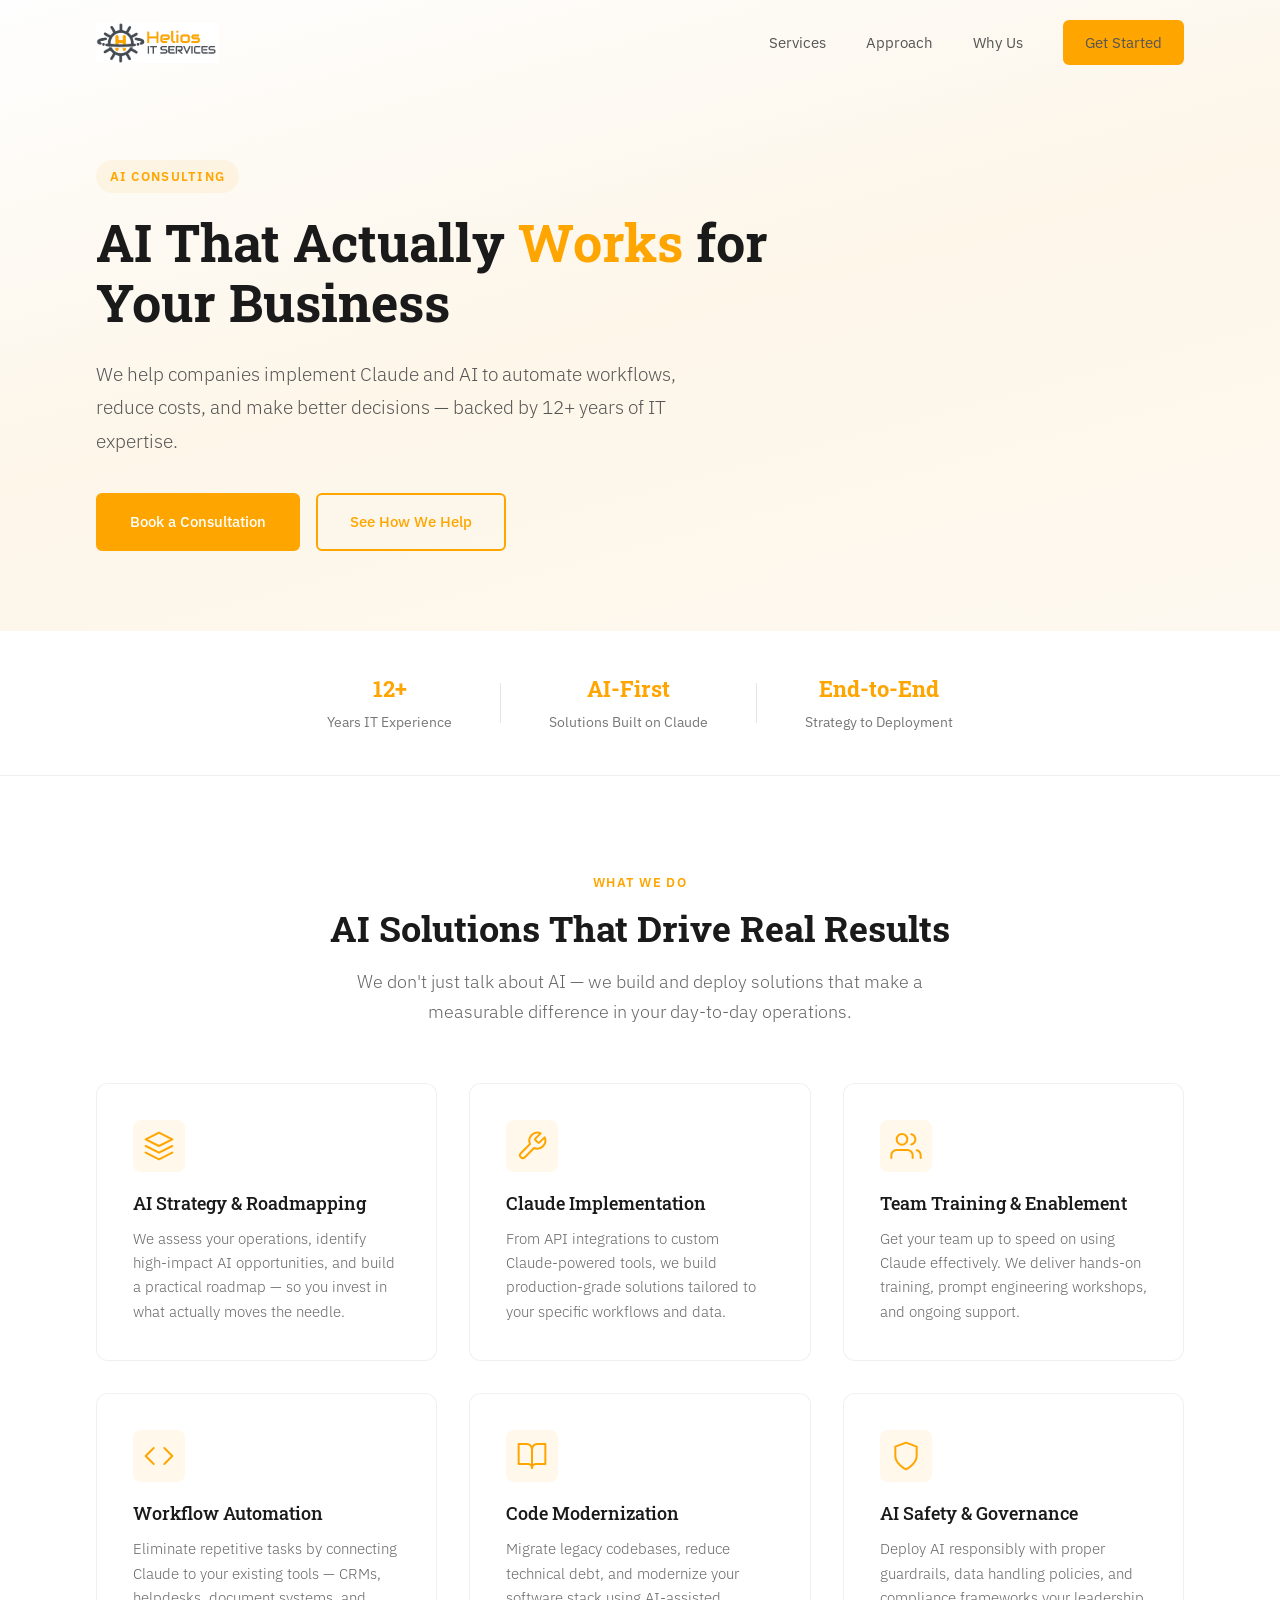
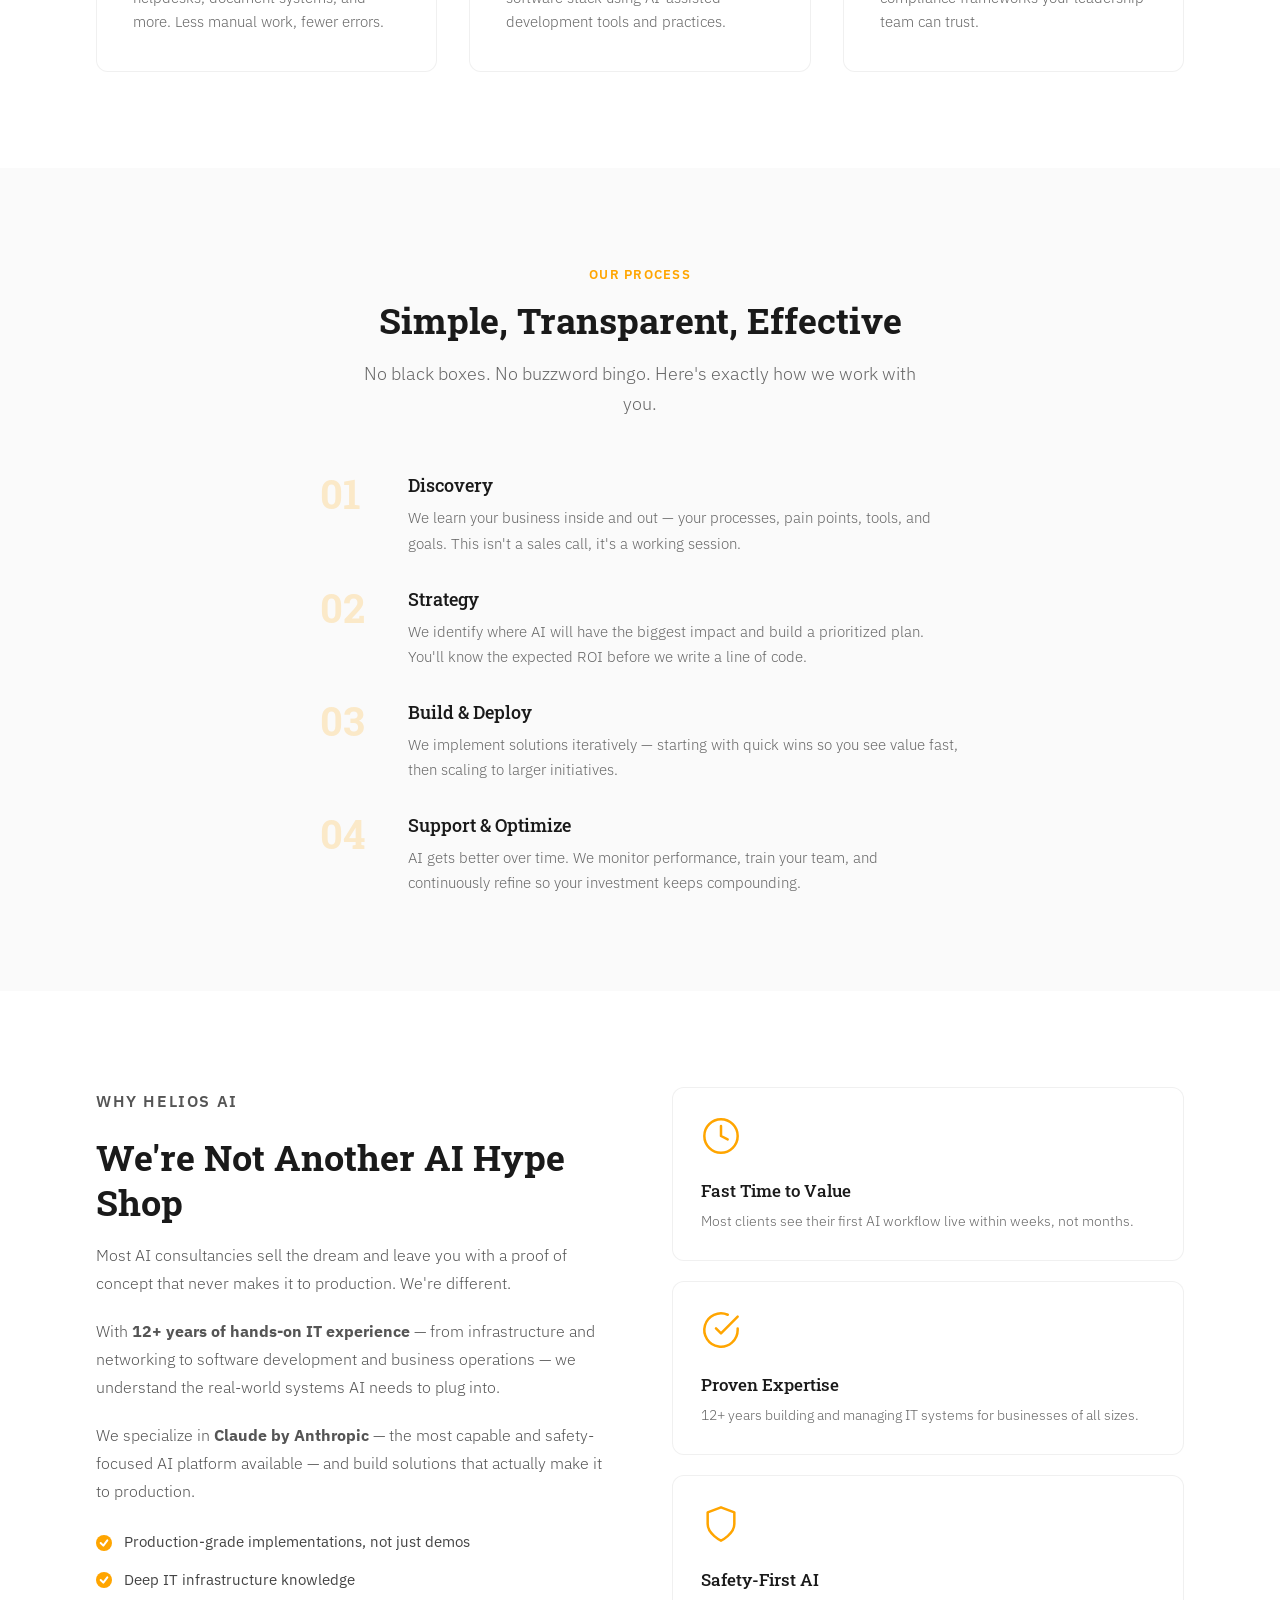
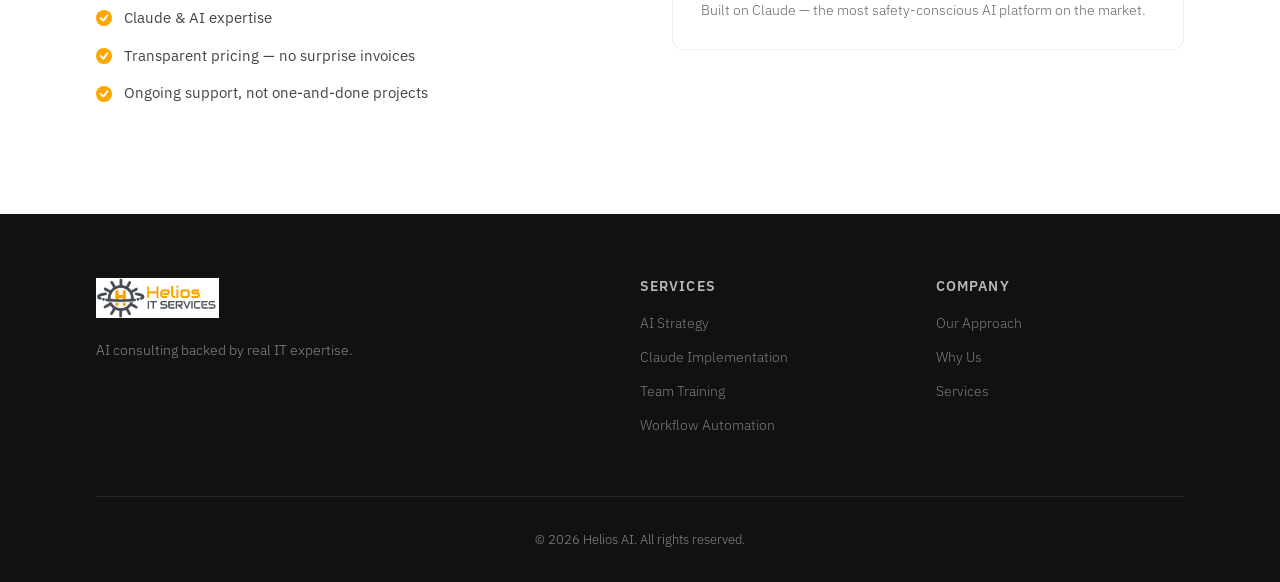
==== index.html @ 22d62919 "Initial commit: Helios AI consultancy website Co-Authored-By: Claude Opus 4.6 (1M context) <noreply@" ====
<!DOCTYPE html>
<html lang="en">
<head>
  <meta charset="UTF-8">
  <meta name="viewport" content="width=device-width, initial-scale=1.0">
  <meta name="description" content="Helios AI — We help businesses implement Claude and AI solutions to streamline operations, cut costs, and unlock growth. 12+ years of IT expertise.">
  <title>Helios AI — Claude &amp; AI Consulting for Business</title>
  <link rel="preconnect" href="https://fonts.googleapis.com">
  <link rel="preconnect" href="https://fonts.gstatic.com" crossorigin>
  <link href="https://fonts.googleapis.com/css2?family=IBM+Plex+Sans:wght@300;400;500;600&family=Roboto+Slab:wght@300;400;500;700&display=swap" rel="stylesheet">
  <link rel="stylesheet" href="styles.css">
</head>
<body>

  <!-- Navigation -->
  <nav class="nav" id="nav">
    <div class="nav-inner">
      <a href="#" class="logo"><img src="helioslogo.jpg" alt="Helios IT Services"></a>
      <button class="nav-toggle" aria-label="Toggle menu">
        <span></span><span></span><span></span>
      </button>
      <ul class="nav-links">
        <li><a href="#services">Services</a></li>
        <li><a href="#approach">Approach</a></li>
        <li><a href="#why-us">Why Us</a></li>
        <li><a href="#services" class="btn btn-sm">Get Started</a></li>
      </ul>
    </div>
  </nav>

  <!-- Hero -->
  <header class="hero" id="hero">
    <div class="container">
      <div class="hero-content">
        <p class="hero-eyebrow">AI Consulting</p>
        <h1>AI That Actually <span class="highlight">Works</span> for Your Business</h1>
        <p class="hero-sub">We help companies implement Claude and AI to automate workflows, reduce costs, and make better decisions — backed by 12+ years of IT expertise.</p>
        <div class="hero-actions">
          <a href="#contact" class="btn">Book a Consultation</a>
          <a href="#services" class="btn btn-outline">See How We Help</a>
        </div>
      </div>
    </div>
  </header>

  <!-- Trust Bar -->
  <section class="trust-bar">
    <div class="container">
      <div class="trust-items">
        <div class="trust-item">
          <strong>12+</strong>
          <span>Years IT Experience</span>
        </div>
        <div class="trust-divider"></div>
        <div class="trust-item">
          <strong>AI-First</strong>
          <span>Solutions Built on Claude</span>
        </div>
        <div class="trust-divider"></div>
        <div class="trust-item">
          <strong>End-to-End</strong>
          <span>Strategy to Deployment</span>
        </div>
      </div>
    </div>
  </section>

  <!-- Services -->
  <section class="section" id="services">
    <div class="container">
      <p class="section-eyebrow">What We Do</p>
      <h2 class="section-title">AI Solutions That Drive Real Results</h2>
      <p class="section-sub">We don't just talk about AI — we build and deploy solutions that make a measurable difference in your day-to-day operations.</p>

      <div class="services-grid">
        <div class="service-card">
          <div class="service-icon">
            <svg width="32" height="32" viewBox="0 0 24 24" fill="none" stroke="currentColor" stroke-width="1.5" stroke-linecap="round" stroke-linejoin="round"><path d="M12 2L2 7l10 5 10-5-10-5z"/><path d="M2 17l10 5 10-5"/><path d="M2 12l10 5 10-5"/></svg>
          </div>
          <h3>AI Strategy &amp; Roadmapping</h3>
          <p>We assess your operations, identify high-impact AI opportunities, and build a practical roadmap — so you invest in what actually moves the needle.</p>
        </div>

        <div class="service-card">
          <div class="service-icon">
            <svg width="32" height="32" viewBox="0 0 24 24" fill="none" stroke="currentColor" stroke-width="1.5" stroke-linecap="round" stroke-linejoin="round"><path d="M14.7 6.3a1 1 0 000 1.4l1.6 1.6a1 1 0 001.4 0l3.77-3.77a6 6 0 01-7.94 7.94l-6.91 6.91a2.12 2.12 0 01-3-3l6.91-6.91a6 6 0 017.94-7.94l-3.76 3.76z"/></svg>
          </div>
          <h3>Claude Implementation</h3>
          <p>From API integrations to custom Claude-powered tools, we build production-grade solutions tailored to your specific workflows and data.</p>
        </div>

        <div class="service-card">
          <div class="service-icon">
            <svg width="32" height="32" viewBox="0 0 24 24" fill="none" stroke="currentColor" stroke-width="1.5" stroke-linecap="round" stroke-linejoin="round"><path d="M17 21v-2a4 4 0 00-4-4H5a4 4 0 00-4 4v2"/><circle cx="9" cy="7" r="4"/><path d="M23 21v-2a4 4 0 00-3-3.87"/><path d="M16 3.13a4 4 0 010 7.75"/></svg>
          </div>
          <h3>Team Training &amp; Enablement</h3>
          <p>Get your team up to speed on using Claude effectively. We deliver hands-on training, prompt engineering workshops, and ongoing support.</p>
        </div>

        <div class="service-card">
          <div class="service-icon">
            <svg width="32" height="32" viewBox="0 0 24 24" fill="none" stroke="currentColor" stroke-width="1.5" stroke-linecap="round" stroke-linejoin="round"><polyline points="16 18 22 12 16 6"/><polyline points="8 6 2 12 8 18"/></svg>
          </div>
          <h3>Workflow Automation</h3>
          <p>Eliminate repetitive tasks by connecting Claude to your existing tools — CRMs, helpdesks, document systems, and more. Less manual work, fewer errors.</p>
        </div>

        <div class="service-card">
          <div class="service-icon">
            <svg width="32" height="32" viewBox="0 0 24 24" fill="none" stroke="currentColor" stroke-width="1.5" stroke-linecap="round" stroke-linejoin="round"><path d="M2 3h6a4 4 0 014 4v14a3 3 0 00-3-3H2z"/><path d="M22 3h-6a4 4 0 00-4 4v14a3 3 0 013-3h7z"/></svg>
          </div>
          <h3>Code Modernization</h3>
          <p>Migrate legacy codebases, reduce technical debt, and modernize your software stack using AI-assisted development tools and practices.</p>
        </div>

        <div class="service-card">
          <div class="service-icon">
            <svg width="32" height="32" viewBox="0 0 24 24" fill="none" stroke="currentColor" stroke-width="1.5" stroke-linecap="round" stroke-linejoin="round"><path d="M12 22s8-4 8-10V5l-8-3-8 3v7c0 6 8 10 8 10z"/></svg>
          </div>
          <h3>AI Safety &amp; Governance</h3>
          <p>Deploy AI responsibly with proper guardrails, data handling policies, and compliance frameworks your leadership team can trust.</p>
        </div>
      </div>
    </div>
  </section>

  <!-- Approach -->
  <section class="section section-alt" id="approach">
    <div class="container">
      <p class="section-eyebrow">Our Process</p>
      <h2 class="section-title">Simple, Transparent, Effective</h2>
      <p class="section-sub">No black boxes. No buzzword bingo. Here's exactly how we work with you.</p>

      <div class="steps">
        <div class="step">
          <div class="step-number">01</div>
          <div class="step-content">
            <h3>Discovery</h3>
            <p>We learn your business inside and out — your processes, pain points, tools, and goals. This isn't a sales call, it's a working session.</p>
          </div>
        </div>
        <div class="step">
          <div class="step-number">02</div>
          <div class="step-content">
            <h3>Strategy</h3>
            <p>We identify where AI will have the biggest impact and build a prioritized plan. You'll know the expected ROI before we write a line of code.</p>
          </div>
        </div>
        <div class="step">
          <div class="step-number">03</div>
          <div class="step-content">
            <h3>Build &amp; Deploy</h3>
            <p>We implement solutions iteratively — starting with quick wins so you see value fast, then scaling to larger initiatives.</p>
          </div>
        </div>
        <div class="step">
          <div class="step-number">04</div>
          <div class="step-content">
            <h3>Support &amp; Optimize</h3>
            <p>AI gets better over time. We monitor performance, train your team, and continuously refine so your investment keeps compounding.</p>
          </div>
        </div>
      </div>
    </div>
  </section>

  <!-- Why Us -->
  <section class="section" id="why-us">
    <div class="container">
      <div class="split">
        <div class="split-text">
          <p class="section-eyebrow">Why Helios AI</p>
          <h2 class="section-title" style="text-align:left">We're Not Another AI Hype Shop</h2>
          <p>Most AI consultancies sell the dream and leave you with a proof of concept that never makes it to production. We're different.</p>
          <p>With <strong>12+ years of hands-on IT experience</strong> — from infrastructure and networking to software development and business operations — we understand the real-world systems AI needs to plug into.</p>
          <p>We specialize in <strong>Claude by Anthropic</strong> — the most capable and safety-focused AI platform available — and build solutions that actually make it to production.</p>
          <ul class="check-list">
            <li>Production-grade implementations, not just demos</li>
            <li>Deep IT infrastructure knowledge</li>
            <li>Claude &amp; AI expertise</li>
            <li>Transparent pricing — no surprise invoices</li>
            <li>Ongoing support, not one-and-done projects</li>
          </ul>
        </div>
        <div class="split-visual">
          <div class="value-card">
            <div class="value-card-icon">
              <svg width="40" height="40" viewBox="0 0 24 24" fill="none" stroke="currentColor" stroke-width="1.5" stroke-linecap="round" stroke-linejoin="round"><circle cx="12" cy="12" r="10"/><path d="M12 6v6l4 2"/></svg>
            </div>
            <h4>Fast Time to Value</h4>
            <p>Most clients see their first AI workflow live within weeks, not months.</p>
          </div>
          <div class="value-card">
            <div class="value-card-icon">
              <svg width="40" height="40" viewBox="0 0 24 24" fill="none" stroke="currentColor" stroke-width="1.5" stroke-linecap="round" stroke-linejoin="round"><path d="M22 11.08V12a10 10 0 11-5.93-9.14"/><polyline points="22 4 12 14.01 9 11.01"/></svg>
            </div>
            <h4>Proven Expertise</h4>
            <p>12+ years building and managing IT systems for businesses of all sizes.</p>
          </div>
          <div class="value-card">
            <div class="value-card-icon">
              <svg width="40" height="40" viewBox="0 0 24 24" fill="none" stroke="currentColor" stroke-width="1.5" stroke-linecap="round" stroke-linejoin="round"><path d="M12 22s8-4 8-10V5l-8-3-8 3v7c0 6 8 10 8 10z"/></svg>
            </div>
            <h4>Safety-First AI</h4>
            <p>Built on Claude — the most safety-conscious AI platform on the market.</p>
          </div>
        </div>
      </div>
    </div>
  </section>

  <!-- CTA - commented out until form is wired up
  <section class="section section-cta" id="contact">
    <div class="container">
      <div class="cta-box">
        <h2>Ready to Put AI to Work?</h2>
        <p>Book a free discovery call. We'll map out exactly where Claude and AI can save you time, money, and headaches — no commitment required.</p>
        <form class="cta-form" id="contact-form">
          <div class="form-row">
            <input type="text" name="name" placeholder="Your name" required>
            <input type="email" name="email" placeholder="Work email" required>
          </div>
          <div class="form-row">
            <input type="text" name="company" placeholder="Company name">
            <select name="interest" required>
              <option value="" disabled selected>What are you interested in?</option>
              <option value="strategy">AI Strategy &amp; Roadmapping</option>
              <option value="implementation">Claude Implementation</option>
              <option value="training">Team Training</option>
              <option value="automation">Workflow Automation</option>
              <option value="modernization">Code Modernization</option>
              <option value="other">Something Else</option>
            </select>
          </div>
          <textarea name="message" placeholder="Tell us a bit about your business and what you're looking to accomplish..." rows="4"></textarea>
          <button type="submit" class="btn btn-full">Book Your Free Consultation</button>
        </form>
      </div>
    </div>
  </section>
  -->

  <!-- Footer -->
  <footer class="footer">
    <div class="container">
      <div class="footer-inner">
        <div class="footer-brand">
          <a href="#" class="logo"><img src="helioslogo.jpg" alt="Helios IT Services"></a>
          <p>AI consulting backed by real IT expertise.</p>
        </div>
        <div class="footer-links">
          <h4>Services</h4>
          <a href="#services">AI Strategy</a>
          <a href="#services">Claude Implementation</a>
          <a href="#services">Team Training</a>
          <a href="#services">Workflow Automation</a>
        </div>
        <div class="footer-links">
          <h4>Company</h4>
          <a href="#approach">Our Approach</a>
          <a href="#why-us">Why Us</a>
          <a href="#services">Services</a>
        </div>
      </div>
      <div class="footer-bottom">
        <p>&copy; 2026 Helios AI. All rights reserved.</p>
      </div>
    </div>
  </footer>

  <script>
    // Mobile nav toggle
    const toggle = document.querySelector('.nav-toggle');
    const navLinks = document.querySelector('.nav-links');
    toggle.addEventListener('click', () => {
      navLinks.classList.toggle('open');
      toggle.classList.toggle('active');
    });

    // Close mobile nav on link click
    document.querySelectorAll('.nav-links a').forEach(link => {
      link.addEventListener('click', () => {
        navLinks.classList.remove('open');
        toggle.classList.remove('active');
      });
    });

    // Navbar background on scroll
    const nav = document.getElementById('nav');
    window.addEventListener('scroll', () => {
      nav.classList.toggle('scrolled', window.scrollY > 40);
    });

    // Smooth scroll
    document.querySelectorAll('a[href^="#"]').forEach(anchor => {
      anchor.addEventListener('click', function(e) {
        e.preventDefault();
        const target = document.querySelector(this.getAttribute('href'));
        if (target) {
          target.scrollIntoView({ behavior: 'smooth', block: 'start' });
        }
      });
    });

  </script>

</body>
</html>
---- styles.css ----
/* ===== Reset & Base ===== */
*, *::before, *::after {
  margin: 0;
  padding: 0;
  box-sizing: border-box;
}

html {
  scroll-behavior: smooth;
  scroll-padding-top: 5rem;
}

body {
  font-family: 'IBM Plex Sans', -apple-system, BlinkMacSystemFont, 'Segoe UI', Roboto, 'Helvetica Neue', sans-serif;
  font-weight: 300;
  color: #444;
  line-height: 1.7;
  background: #fff;
  -webkit-font-smoothing: antialiased;
}

h1, h2, h3, h4 {
  font-family: 'Roboto Slab', serif;
  color: #1a1a1a;
  line-height: 1.25;
}

a {
  color: inherit;
  text-decoration: none;
}

img {
  max-width: 100%;
  display: block;
}

.container {
  max-width: 72rem;
  margin: 0 auto;
  padding: 0 2rem;
}

/* ===== Navigation ===== */
.nav {
  position: fixed;
  top: 0;
  left: 0;
  right: 0;
  z-index: 1000;
  padding: 1.25rem 0;
  transition: all 0.3s ease;
}

.nav.scrolled {
  background: rgba(255, 255, 255, 0.97);
  backdrop-filter: blur(12px);
  box-shadow: 0 1px 0 rgba(0,0,0,0.06);
  padding: 0.75rem 0;
}

.nav-inner {
  max-width: 72rem;
  margin: 0 auto;
  padding: 0 2rem;
  display: flex;
  align-items: center;
  justify-content: space-between;
}

.logo {
  display: flex;
  align-items: center;
}

.logo img {
  height: 2.5rem;
  width: auto;
}

.nav-links {
  display: flex;
  align-items: center;
  gap: 2.5rem;
  list-style: none;
}

.nav-links a {
  font-size: 0.925rem;
  font-weight: 400;
  color: #555;
  transition: color 0.2s;
}

.nav-links a:hover {
  color: #FFA500;
}

.nav-toggle {
  display: none;
  flex-direction: column;
  gap: 5px;
  background: none;
  border: none;
  cursor: pointer;
  padding: 4px;
}

.nav-toggle span {
  width: 24px;
  height: 2px;
  background: #1a1a1a;
  border-radius: 2px;
  transition: all 0.3s;
}

.nav-toggle.active span:nth-child(1) {
  transform: rotate(45deg) translate(5px, 5px);
}
.nav-toggle.active span:nth-child(2) {
  opacity: 0;
}
.nav-toggle.active span:nth-child(3) {
  transform: rotate(-45deg) translate(5px, -5px);
}

/* ===== Buttons ===== */
.btn {
  display: inline-block;
  padding: 0.875rem 2rem;
  background: #FFA500;
  color: #fff;
  font-family: 'IBM Plex Sans', sans-serif;
  font-size: 0.95rem;
  font-weight: 500;
  border: 2px solid #FFA500;
  border-radius: 0.375rem;
  cursor: pointer;
  transition: all 0.25s ease;
  text-align: center;
}

.btn:hover {
  background: #2BA7ED;
  border-color: #2BA7ED;
  color: #fff;
}

.btn-outline {
  background: transparent;
  color: #FFA500;
}

.btn-outline:hover {
  background: #FFA500;
  color: #fff;
}

.btn-sm {
  padding: 0.5rem 1.25rem;
  font-size: 0.875rem;
}

.btn-full {
  width: 100%;
}

/* ===== Hero ===== */
.hero {
  padding: 10rem 0 5rem;
  background: linear-gradient(165deg, #fefefe 0%, #fdf6e9 50%, #fef9f0 100%);
}

.hero-content {
  max-width: 44rem;
}

.hero-eyebrow {
  display: inline-block;
  font-size: 0.8rem;
  font-weight: 600;
  letter-spacing: 0.1em;
  text-transform: uppercase;
  color: #FFA500;
  margin-bottom: 1.25rem;
  padding: 0.35rem 0.85rem;
  background: rgba(255, 165, 0, 0.08);
  border-radius: 2rem;
}

.hero h1 {
  font-size: 3.25rem;
  font-weight: 700;
  line-height: 1.15;
  margin-bottom: 1.5rem;
  color: #1a1a1a;
}

.highlight {
  color: #FFA500;
}

.hero-sub {
  font-size: 1.2rem;
  line-height: 1.75;
  color: #555;
  margin-bottom: 2.25rem;
  max-width: 38rem;
}

.hero-actions {
  display: flex;
  gap: 1rem;
  flex-wrap: wrap;
}

/* ===== Trust Bar ===== */
.trust-bar {
  padding: 2.5rem 0;
  border-bottom: 1px solid rgba(0,0,0,0.06);
}

.trust-items {
  display: flex;
  align-items: center;
  justify-content: center;
  gap: 3rem;
}

.trust-item {
  text-align: center;
}

.trust-item strong {
  display: block;
  font-family: 'Roboto Slab', serif;
  font-size: 1.35rem;
  font-weight: 700;
  color: #FFA500;
}

.trust-item span {
  font-size: 0.85rem;
  color: #777;
  font-weight: 400;
}

.trust-divider {
  width: 1px;
  height: 2.5rem;
  background: rgba(0,0,0,0.1);
}

/* ===== Sections ===== */
.section {
  padding: 6rem 0;
}

.section-alt {
  background: #fafafa;
}

.section-eyebrow {
  font-size: 0.8rem;
  font-weight: 600;
  letter-spacing: 0.1em;
  text-transform: uppercase;
  color: #FFA500;
  margin-bottom: 0.75rem;
  text-align: center;
}

.section-title {
  font-size: 2.25rem;
  font-weight: 700;
  text-align: center;
  margin-bottom: 1rem;
}

.section-sub {
  font-size: 1.1rem;
  color: #666;
  text-align: center;
  max-width: 36rem;
  margin: 0 auto 3.5rem;
  line-height: 1.7;
}

/* ===== Services Grid ===== */
.services-grid {
  display: grid;
  grid-template-columns: repeat(3, 1fr);
  gap: 2rem;
}

.service-card {
  padding: 2.25rem;
  background: #fff;
  border: 1px solid rgba(0,0,0,0.06);
  border-radius: 0.75rem;
  transition: all 0.3s ease;
}

.service-card:hover {
  border-color: rgba(255, 165, 0, 0.25);
  box-shadow: 0 8px 30px rgba(255, 165, 0, 0.08);
  transform: translateY(-2px);
}

.service-icon {
  width: 3.25rem;
  height: 3.25rem;
  display: flex;
  align-items: center;
  justify-content: center;
  background: rgba(255, 165, 0, 0.08);
  border-radius: 0.5rem;
  color: #FFA500;
  margin-bottom: 1.25rem;
}

.service-card h3 {
  font-size: 1.15rem;
  font-weight: 500;
  margin-bottom: 0.75rem;
}

.service-card p {
  font-size: 0.925rem;
  color: #666;
  line-height: 1.65;
}

/* ===== Steps ===== */
.steps {
  max-width: 40rem;
  margin: 0 auto;
  display: flex;
  flex-direction: column;
  gap: 2rem;
}

.step {
  display: flex;
  gap: 2rem;
  align-items: flex-start;
}

.step-number {
  font-family: 'Roboto Slab', serif;
  font-size: 2.5rem;
  font-weight: 700;
  color: rgba(255, 165, 0, 0.2);
  line-height: 1;
  min-width: 3.5rem;
}

.step-content h3 {
  font-size: 1.15rem;
  font-weight: 500;
  margin-bottom: 0.5rem;
}

.step-content p {
  font-size: 0.95rem;
  color: #666;
  line-height: 1.65;
}

/* ===== Split Layout ===== */
.split {
  display: grid;
  grid-template-columns: 1fr 1fr;
  gap: 4rem;
  align-items: start;
}

.split-text .section-eyebrow {
  text-align: left;
}

.split-text p {
  font-size: 1rem;
  color: #555;
  margin-bottom: 1.25rem;
  line-height: 1.75;
}

.check-list {
  list-style: none;
  margin-top: 1.5rem;
}

.check-list li {
  position: relative;
  padding-left: 1.75rem;
  margin-bottom: 0.75rem;
  font-size: 0.95rem;
  font-weight: 400;
  color: #444;
}

.check-list li::before {
  content: '';
  position: absolute;
  left: 0;
  top: 0.35rem;
  width: 1rem;
  height: 1rem;
  background: #FFA500;
  border-radius: 50%;
  background-image: url("data:image/svg+xml,%3Csvg viewBox='0 0 12 12' fill='none' xmlns='http://www.w3.org/2000/svg'%3E%3Cpath d='M3.5 6L5.5 8L8.5 4' stroke='white' stroke-width='1.5' stroke-linecap='round' stroke-linejoin='round'/%3E%3C/svg%3E");
  background-repeat: no-repeat;
  background-position: center;
}

.split-visual {
  display: flex;
  flex-direction: column;
  gap: 1.25rem;
}

.value-card {
  padding: 1.75rem;
  background: #fff;
  border: 1px solid rgba(0,0,0,0.06);
  border-radius: 0.75rem;
  transition: all 0.3s ease;
}

.value-card:hover {
  border-color: rgba(255, 165, 0, 0.2);
  box-shadow: 0 4px 20px rgba(0,0,0,0.04);
}

.value-card-icon {
  color: #FFA500;
  margin-bottom: 1rem;
}

.value-card h4 {
  font-size: 1.05rem;
  font-weight: 500;
  margin-bottom: 0.5rem;
}

.value-card p {
  font-size: 0.9rem;
  color: #666;
  line-height: 1.6;
}

/* ===== CTA Section ===== */
.section-cta {
  background: linear-gradient(165deg, #1a1a1a 0%, #2a2a2a 100%);
  padding: 6rem 0;
}

.cta-box {
  max-width: 40rem;
  margin: 0 auto;
  text-align: center;
}

.cta-box h2 {
  font-size: 2.25rem;
  color: #fff;
  margin-bottom: 1rem;
}

.cta-box > p {
  color: rgba(255,255,255,0.65);
  font-size: 1.05rem;
  margin-bottom: 2.5rem;
  line-height: 1.7;
}

/* ===== Form ===== */
.cta-form {
  text-align: left;
}

.form-row {
  display: grid;
  grid-template-columns: 1fr 1fr;
  gap: 1rem;
  margin-bottom: 1rem;
}

.cta-form input,
.cta-form select,
.cta-form textarea {
  width: 100%;
  padding: 0.875rem 1rem;
  font-family: 'IBM Plex Sans', sans-serif;
  font-size: 0.925rem;
  font-weight: 300;
  color: #fff;
  background: rgba(255,255,255,0.07);
  border: 1px solid rgba(255,255,255,0.12);
  border-radius: 0.375rem;
  outline: none;
  transition: border-color 0.2s, box-shadow 0.2s;
}

.cta-form input::placeholder,
.cta-form textarea::placeholder {
  color: rgba(255,255,255,0.35);
}

.cta-form select {
  appearance: none;
  background-image: url("data:image/svg+xml,%3Csvg width='12' height='8' viewBox='0 0 12 8' fill='none' xmlns='http://www.w3.org/2000/svg'%3E%3Cpath d='M1 1.5L6 6.5L11 1.5' stroke='rgba(255,255,255,0.4)' stroke-width='1.5' stroke-linecap='round' stroke-linejoin='round'/%3E%3C/svg%3E");
  background-repeat: no-repeat;
  background-position: right 1rem center;
  padding-right: 2.5rem;
  color: rgba(255,255,255,0.35);
}

.cta-form select:valid {
  color: #fff;
}

.cta-form option {
  color: #1a1a1a;
  background: #fff;
}

.cta-form input:focus,
.cta-form select:focus,
.cta-form textarea:focus {
  border-color: #FFA500;
  box-shadow: 0 0 0 3px rgba(255, 165, 0, 0.15);
}

.cta-form textarea {
  resize: vertical;
  margin-bottom: 1.25rem;
}

.cta-form .btn {
  font-size: 1rem;
  padding: 1rem;
}

/* ===== Footer ===== */
.footer {
  padding: 4rem 0 2rem;
  background: #111;
  color: rgba(255,255,255,0.5);
}

.footer-inner {
  display: grid;
  grid-template-columns: 2fr 1fr 1fr;
  gap: 3rem;
  padding-bottom: 3rem;
  border-bottom: 1px solid rgba(255,255,255,0.08);
}

.footer-brand .logo {
  color: #fff;
  margin-bottom: 0.75rem;
  display: inline-block;
}

.footer-brand p {
  font-size: 0.9rem;
  line-height: 1.6;
}

.footer-links h4 {
  font-family: 'IBM Plex Sans', sans-serif;
  font-size: 0.85rem;
  font-weight: 600;
  text-transform: uppercase;
  letter-spacing: 0.08em;
  color: rgba(255,255,255,0.7);
  margin-bottom: 1rem;
}

.footer-links a {
  display: block;
  font-size: 0.9rem;
  color: rgba(255,255,255,0.45);
  margin-bottom: 0.6rem;
  transition: color 0.2s;
}

.footer-links a:hover {
  color: #FFA500;
}

.footer-bottom {
  padding-top: 2rem;
  text-align: center;
  font-size: 0.8rem;
}

/* ===== Responsive ===== */
@media (max-width: 980px) {
  .hero h1 {
    font-size: 2.5rem;
  }

  .services-grid {
    grid-template-columns: repeat(2, 1fr);
  }

  .split {
    grid-template-columns: 1fr;
    gap: 3rem;
  }

  .footer-inner {
    grid-template-columns: 1fr 1fr;
  }
}

@media (max-width: 736px) {
  .nav-toggle {
    display: flex;
  }

  .nav-links {
    position: fixed;
    top: 0;
    right: -100%;
    width: 75%;
    max-width: 20rem;
    height: 100vh;
    background: #fff;
    flex-direction: column;
    align-items: flex-start;
    padding: 5rem 2rem 2rem;
    gap: 1.5rem;
    box-shadow: -4px 0 30px rgba(0,0,0,0.1);
    transition: right 0.3s ease;
  }

  .nav-links.open {
    right: 0;
  }

  .hero {
    padding: 8rem 0 3.5rem;
  }

  .hero h1 {
    font-size: 2rem;
  }

  .hero-sub {
    font-size: 1.05rem;
  }

  .section {
    padding: 4rem 0;
  }

  .section-title {
    font-size: 1.75rem;
  }

  .services-grid {
    grid-template-columns: 1fr;
  }

  .trust-items {
    flex-direction: column;
    gap: 1.5rem;
  }

  .trust-divider {
    width: 3rem;
    height: 1px;
  }

  .form-row {
    grid-template-columns: 1fr;
  }

  .footer-inner {
    grid-template-columns: 1fr;
    gap: 2rem;
  }

  .step {
    gap: 1.25rem;
  }

  .step-number {
    font-size: 2rem;
    min-width: 2.5rem;
  }
}

@media (max-width: 480px) {
  .container {
    padding: 0 1.25rem;
  }

  .hero h1 {
    font-size: 1.75rem;
  }

  .hero-actions {
    flex-direction: column;
  }

  .hero-actions .btn {
    text-align: center;
  }
}
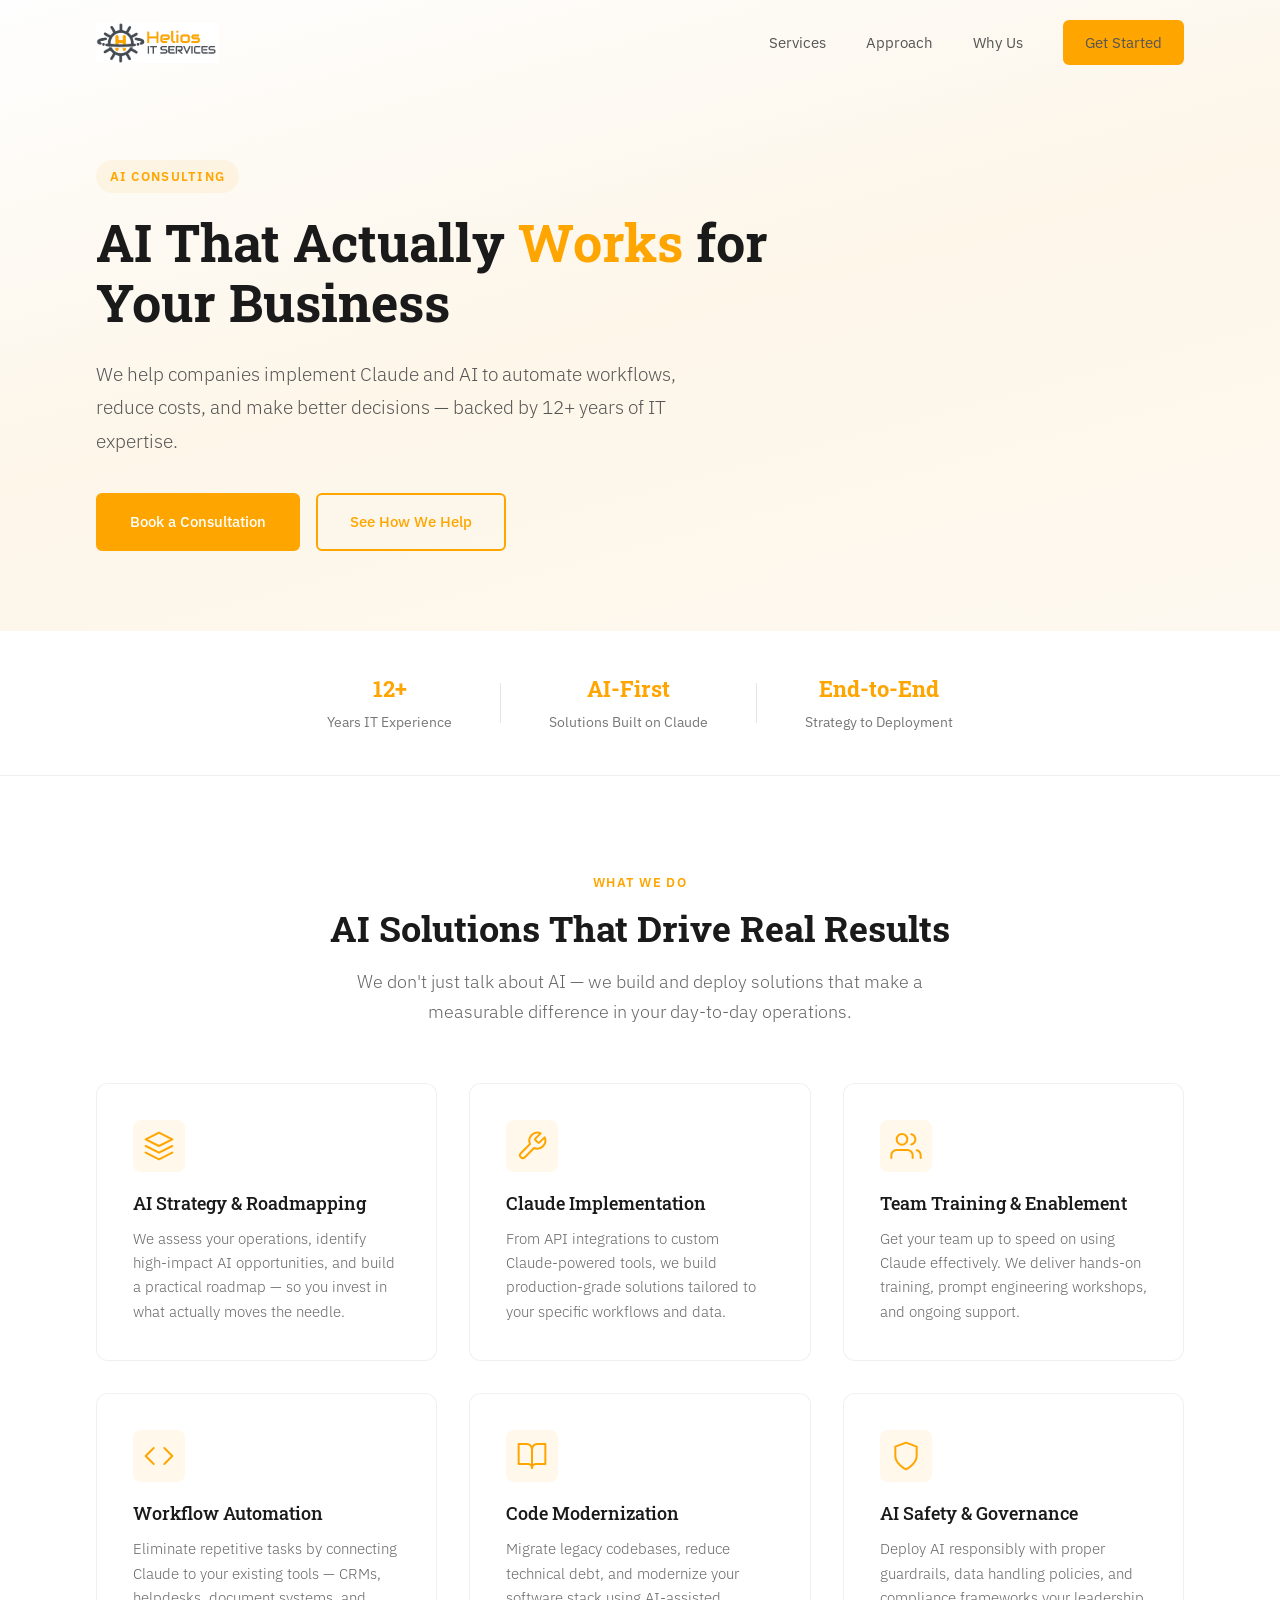
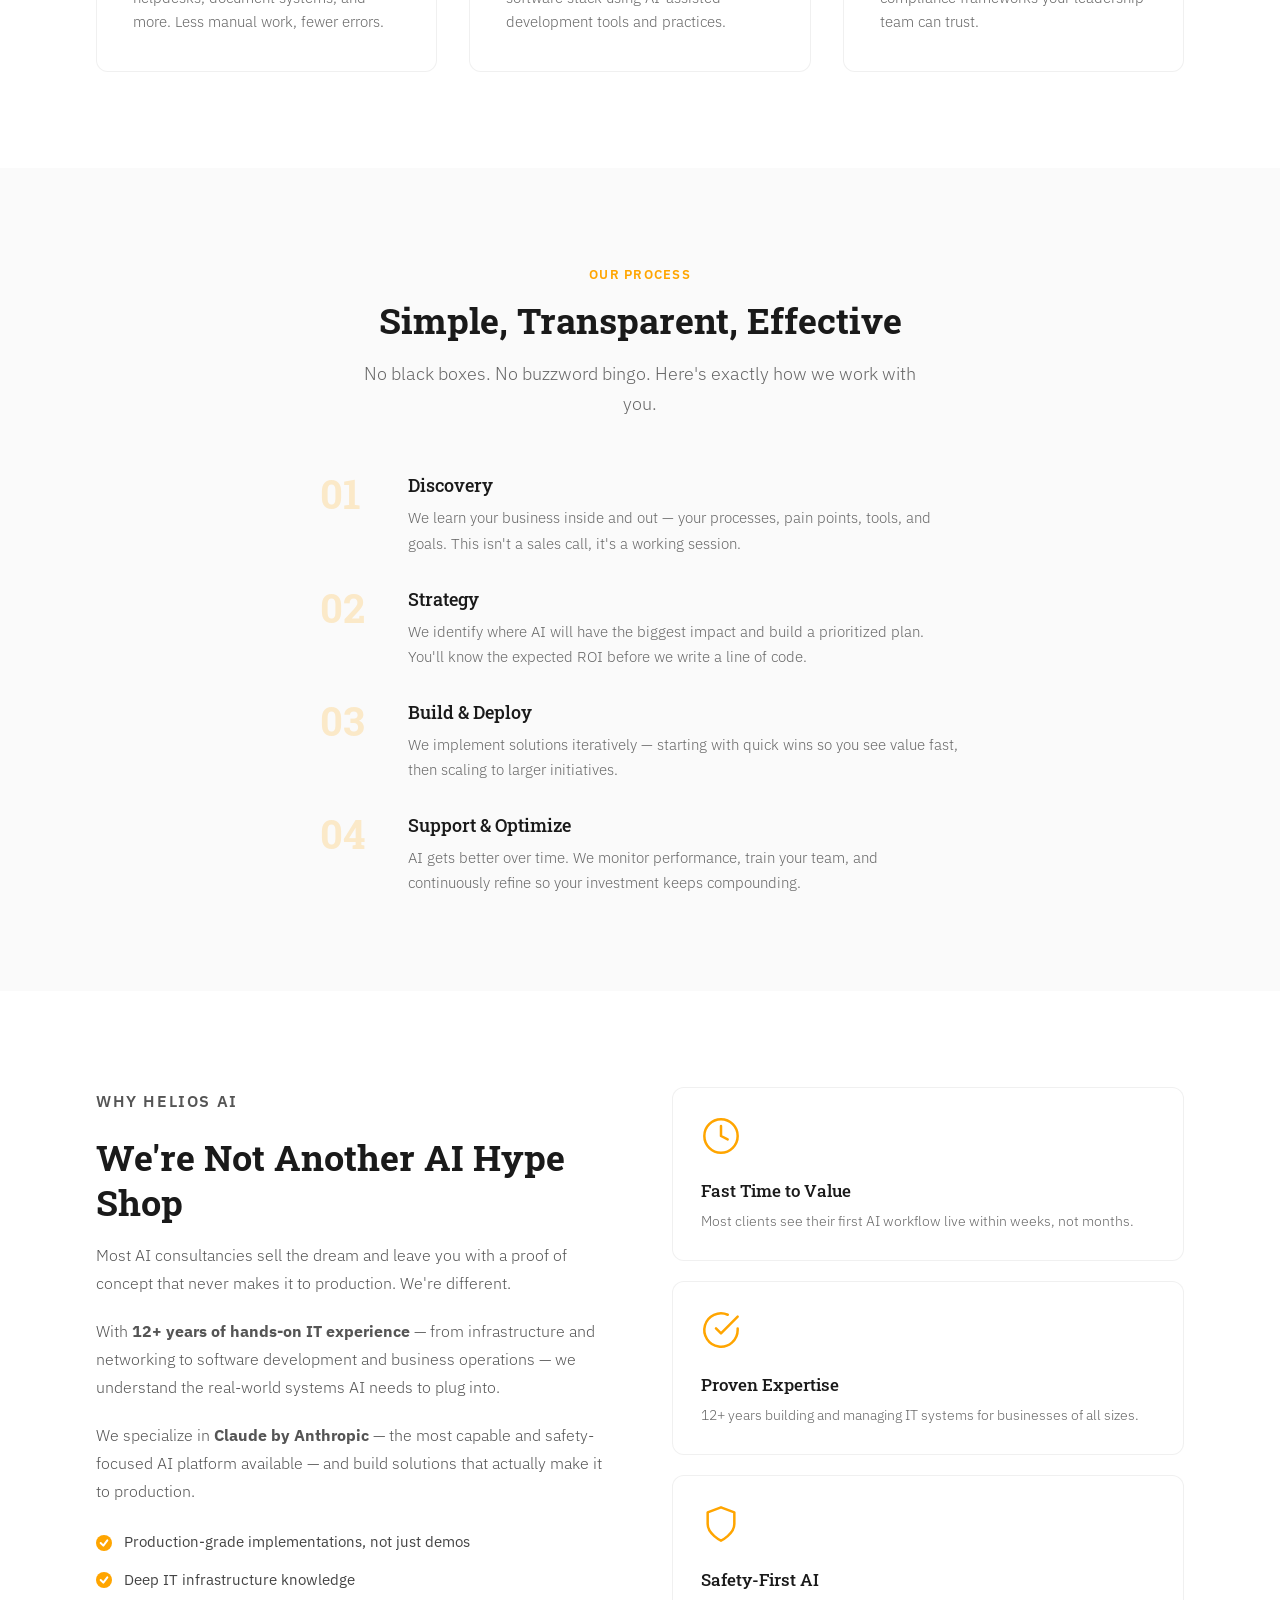
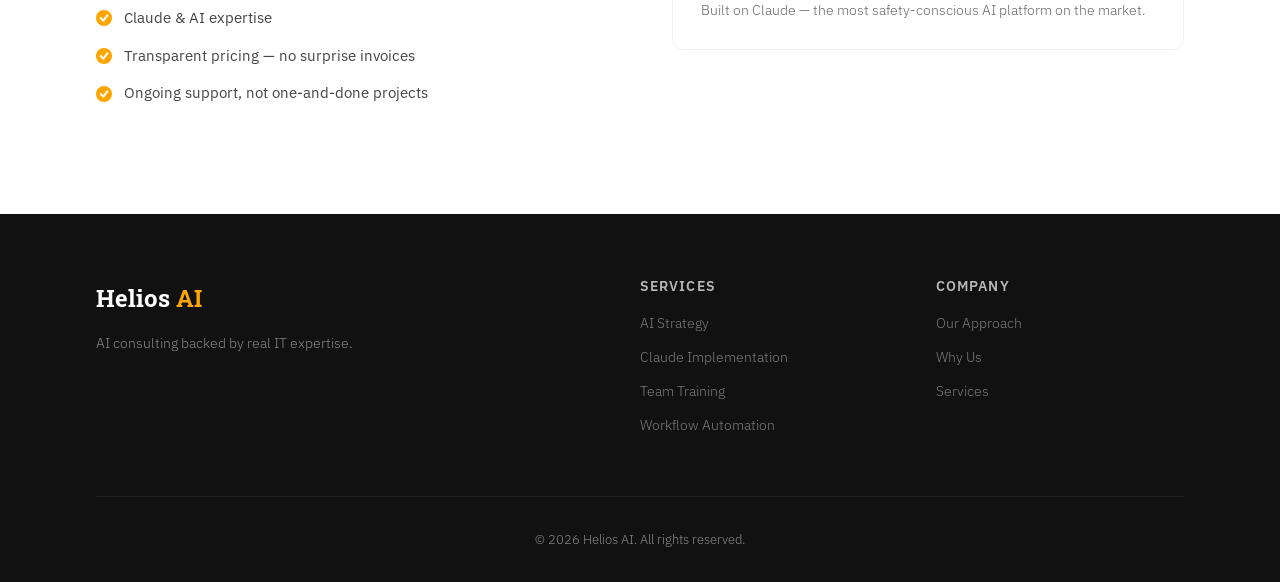
==== commit 46a0e7cf: "Fix footer: use text logo instead of image on dark background Co-Authored-By: Claude Opus 4.6 (1M co" ====
--- a/index.html
+++ b/index.html
@@ -245,7 +245,7 @@
     <div class="container">
       <div class="footer-inner">
         <div class="footer-brand">
-          <a href="#" class="logo"><img src="helioslogo.jpg" alt="Helios IT Services"></a>
+          <a href="#" class="logo-text">Helios <span>AI</span></a>
           <p>AI consulting backed by real IT expertise.</p>
         </div>
         <div class="footer-links">
--- a/styles.css
+++ b/styles.css
@@ -558,10 +558,17 @@
   border-bottom: 1px solid rgba(255,255,255,0.08);
 }
 
-.footer-brand .logo {
+.logo-text {
+  font-family: 'Roboto Slab', serif;
+  font-size: 1.5rem;
+  font-weight: 700;
   color: #fff;
   margin-bottom: 0.75rem;
   display: inline-block;
+}
+
+.logo-text span {
+  color: #FFA500;
 }
 
 .footer-brand p {
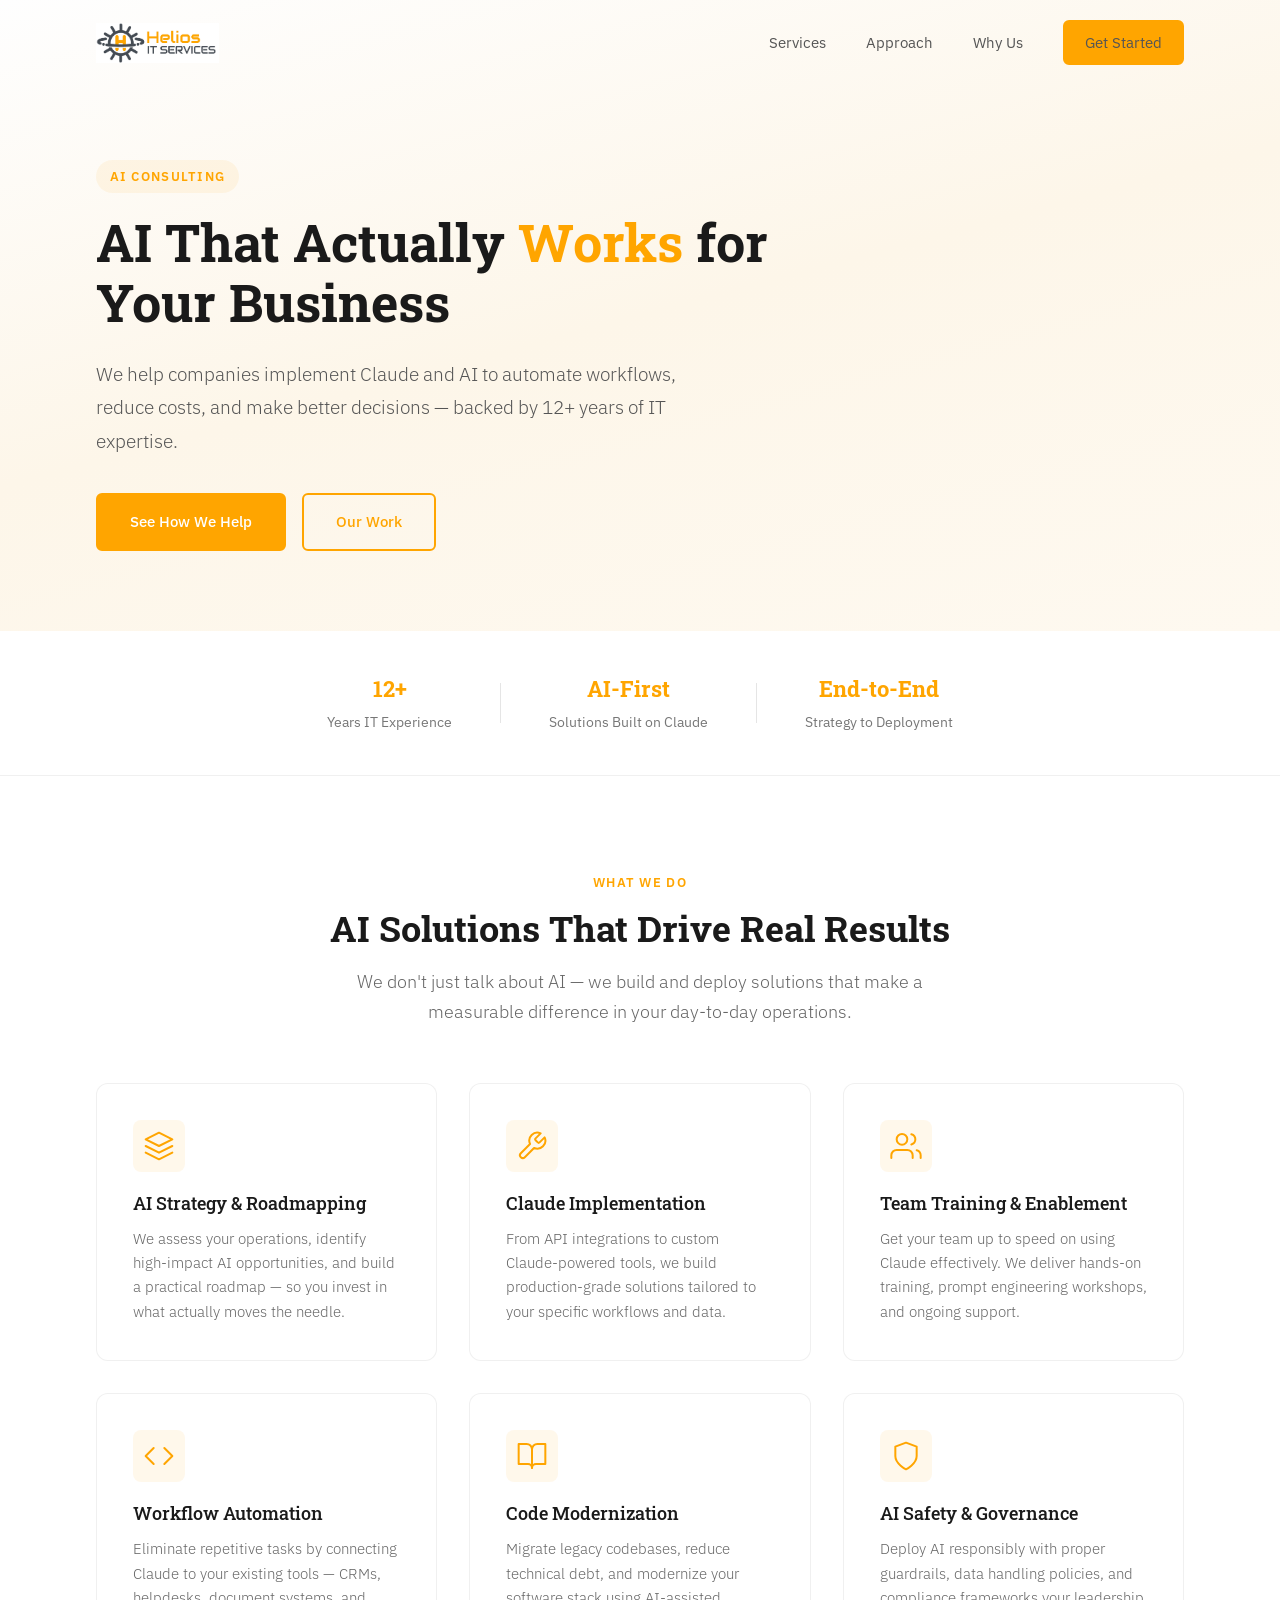
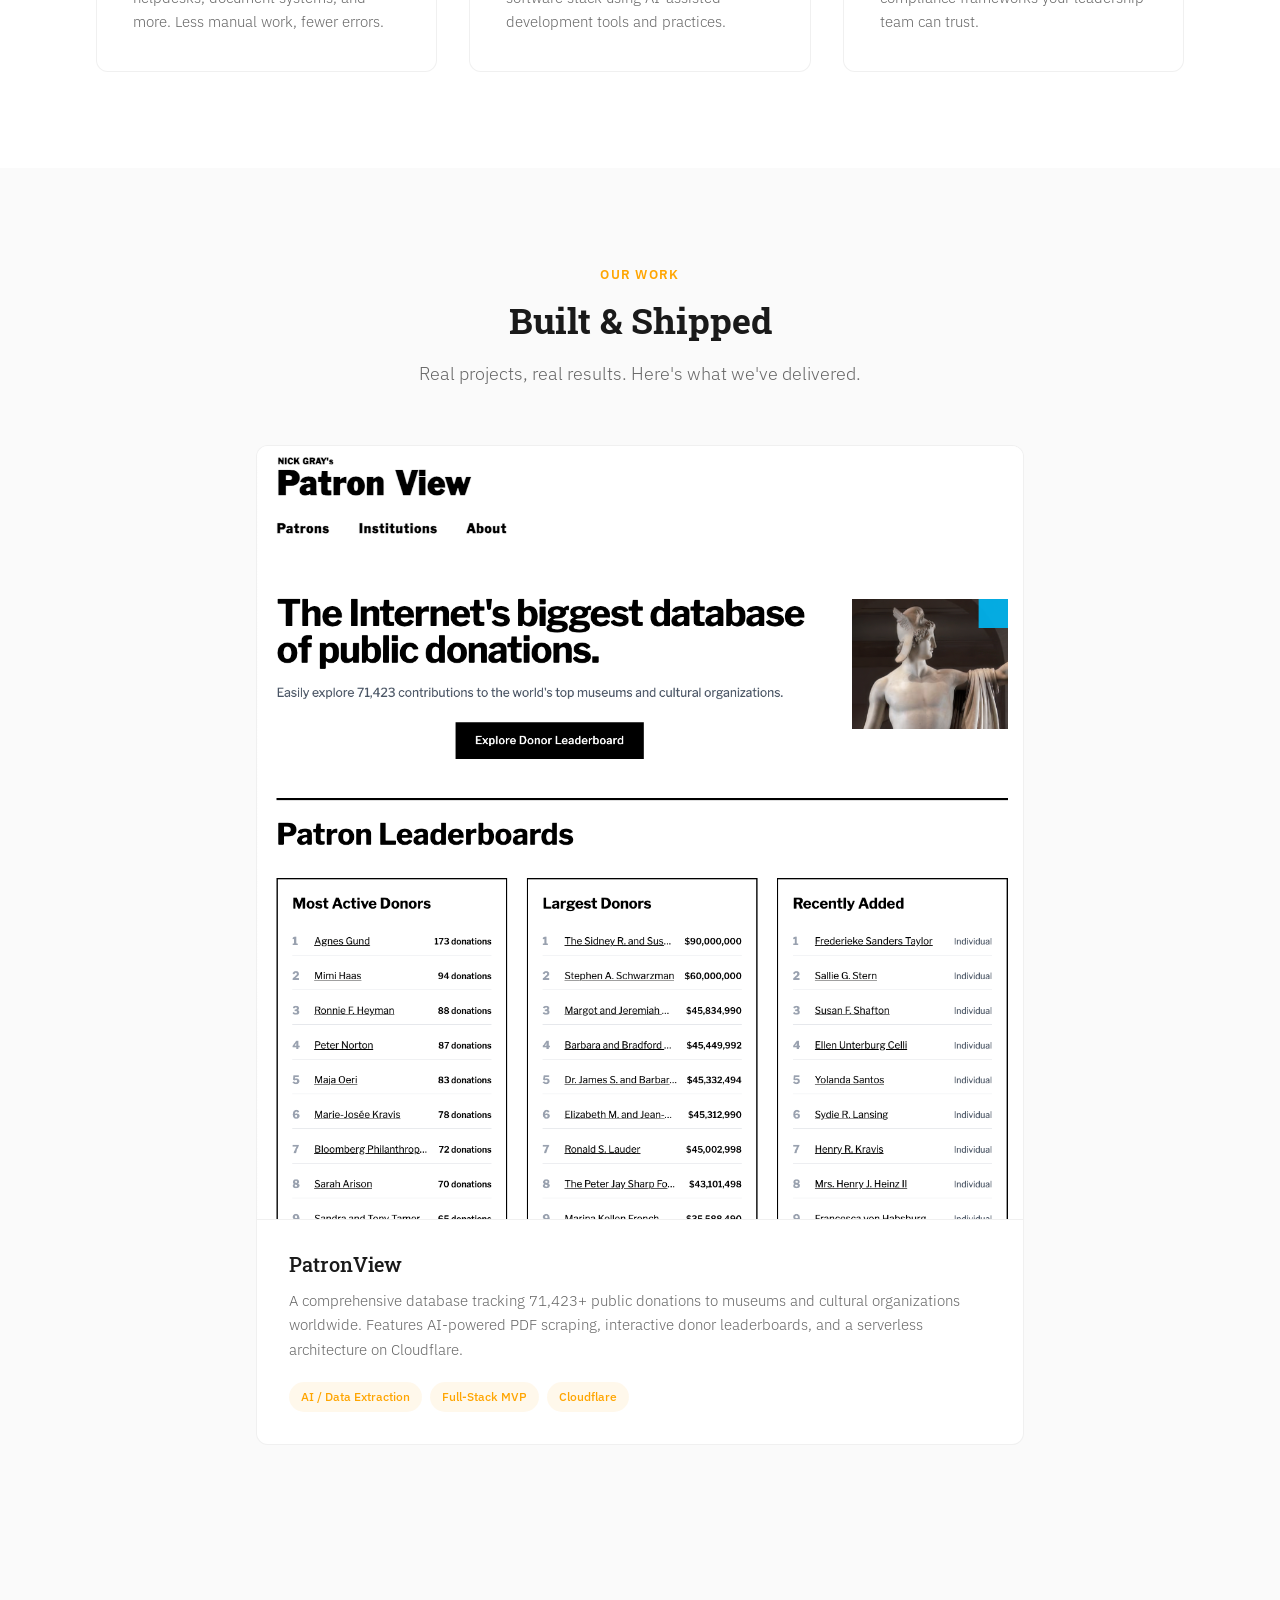
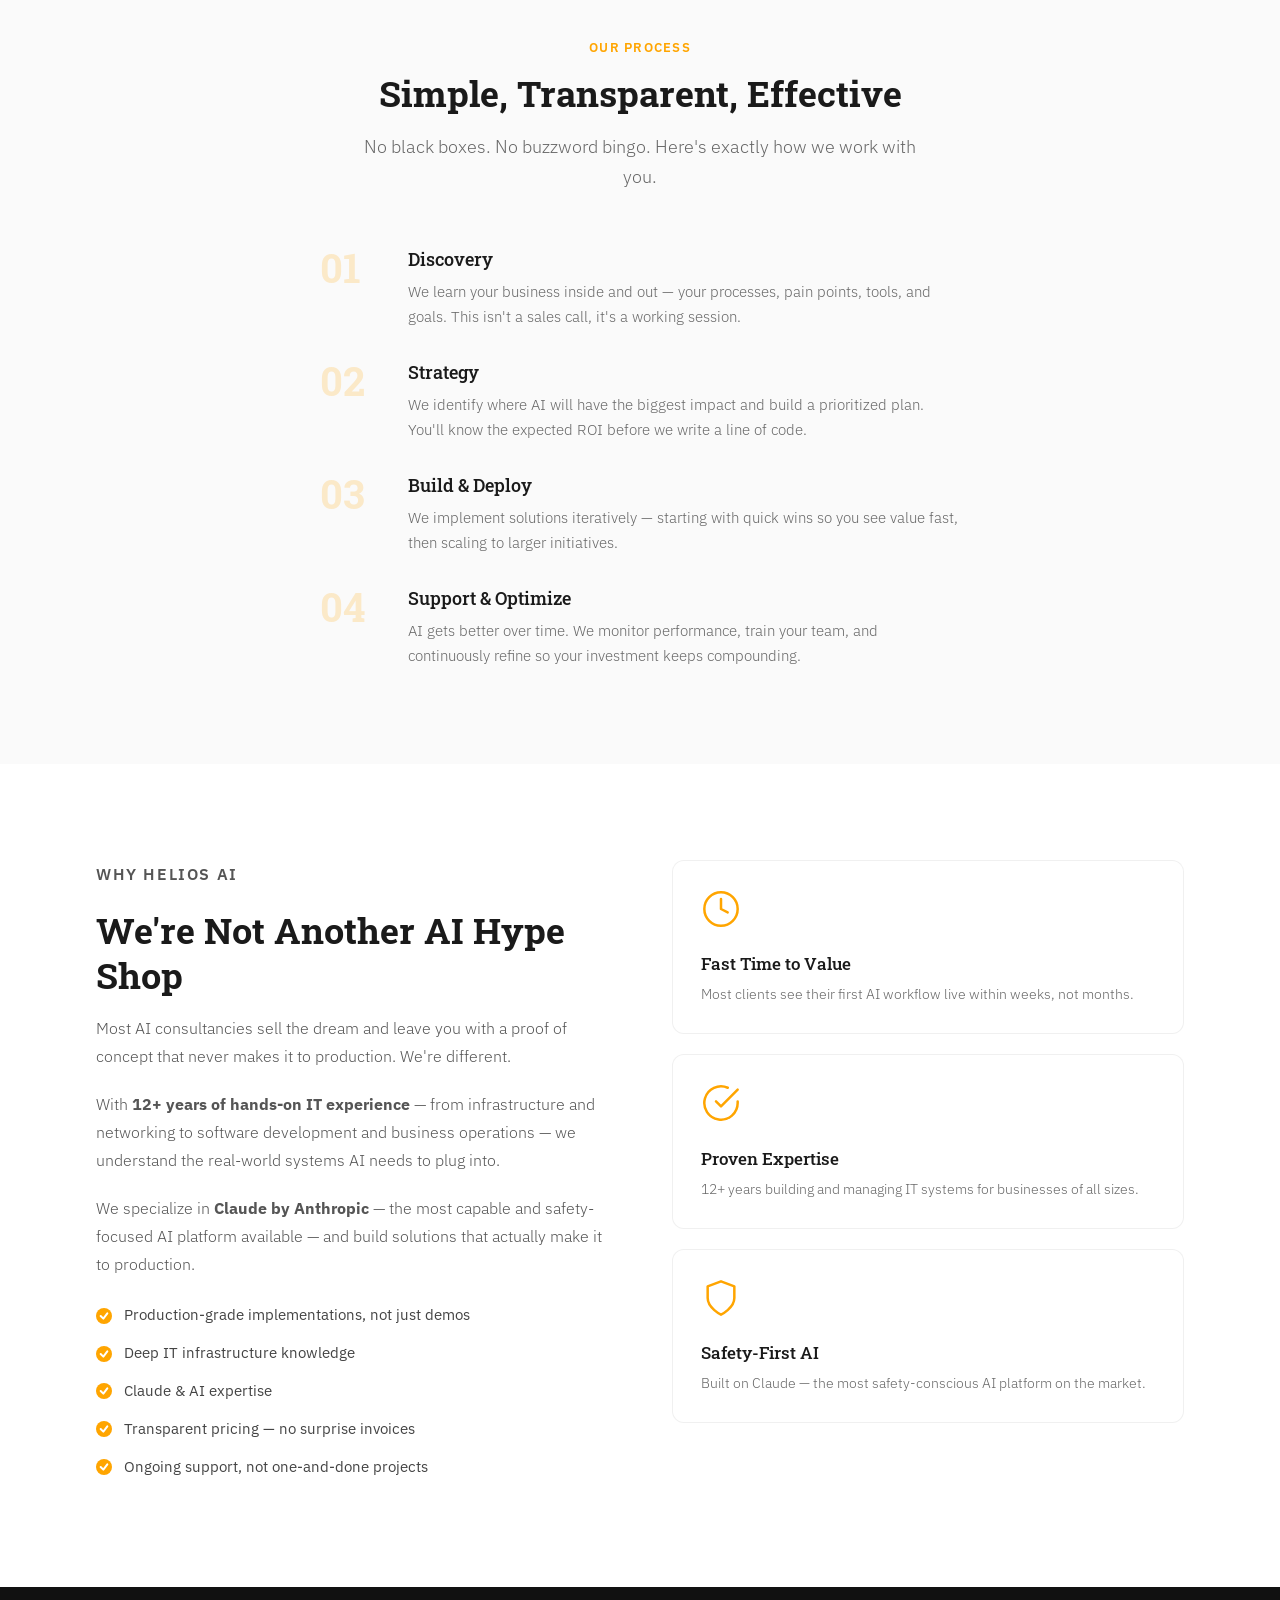
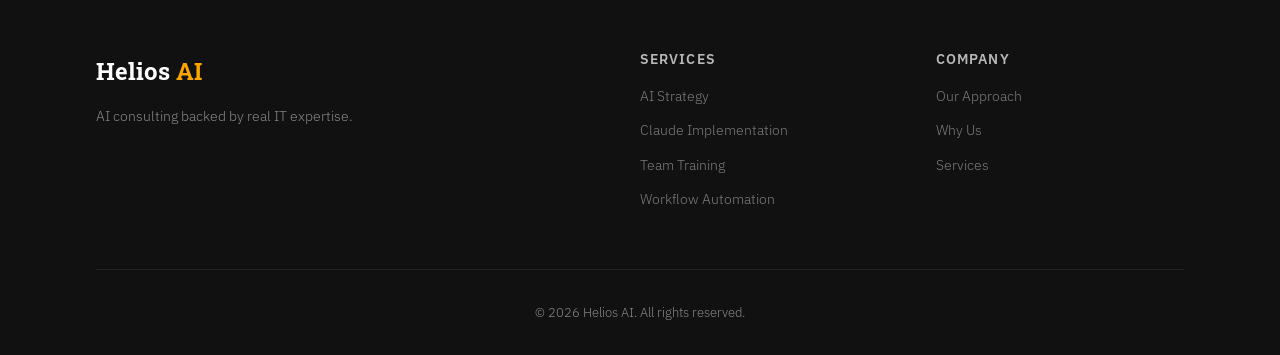
==== commit b09ece75: "Add portfolio section with PatronView, favicon, remove Book a Consultation CTA Co-Authored-By: Claud" ====
--- a/index.html
+++ b/index.html
@@ -5,6 +5,7 @@
   <meta name="viewport" content="width=device-width, initial-scale=1.0">
   <meta name="description" content="Helios AI — We help businesses implement Claude and AI solutions to streamline operations, cut costs, and unlock growth. 12+ years of IT expertise.">
   <title>Helios AI — Claude &amp; AI Consulting for Business</title>
+  <link rel="icon" href="favicon.ico" type="image/x-icon">
   <link rel="preconnect" href="https://fonts.googleapis.com">
   <link rel="preconnect" href="https://fonts.gstatic.com" crossorigin>
   <link href="https://fonts.googleapis.com/css2?family=IBM+Plex+Sans:wght@300;400;500;600&family=Roboto+Slab:wght@300;400;500;700&display=swap" rel="stylesheet">
@@ -36,8 +37,8 @@
         <h1>AI That Actually <span class="highlight">Works</span> for Your Business</h1>
         <p class="hero-sub">We help companies implement Claude and AI to automate workflows, reduce costs, and make better decisions — backed by 12+ years of IT expertise.</p>
         <div class="hero-actions">
-          <a href="#contact" class="btn">Book a Consultation</a>
-          <a href="#services" class="btn btn-outline">See How We Help</a>
+          <a href="#services" class="btn">See How We Help</a>
+          <a href="#portfolio" class="btn btn-outline">Our Work</a>
         </div>
       </div>
     </div>
@@ -119,6 +120,34 @@
           </div>
           <h3>AI Safety &amp; Governance</h3>
           <p>Deploy AI responsibly with proper guardrails, data handling policies, and compliance frameworks your leadership team can trust.</p>
+        </div>
+      </div>
+    </div>
+  </section>
+
+  <!-- Portfolio -->
+  <section class="section section-alt" id="portfolio">
+    <div class="container">
+      <p class="section-eyebrow">Our Work</p>
+      <h2 class="section-title">Built &amp; Shipped</h2>
+      <p class="section-sub">Real projects, real results. Here's what we've delivered.</p>
+
+      <div class="portfolio-grid">
+        <div class="portfolio-card">
+          <a href="https://patronview.com" target="_blank" rel="noopener">
+            <div class="portfolio-img">
+              <img src="patron_view.png" alt="PatronView — public donations database">
+            </div>
+          </a>
+          <div class="portfolio-info">
+            <h3><a href="https://patronview.com" target="_blank" rel="noopener">PatronView</a></h3>
+            <p>A comprehensive database tracking 71,423+ public donations to museums and cultural organizations worldwide. Features AI-powered PDF scraping, interactive donor leaderboards, and a serverless architecture on Cloudflare.</p>
+            <div class="portfolio-tags">
+              <span>AI / Data Extraction</span>
+              <span>Full-Stack MVP</span>
+              <span>Cloudflare</span>
+            </div>
+          </div>
         </div>
       </div>
     </div>
--- a/styles.css
+++ b/styles.css
@@ -331,6 +331,85 @@
   line-height: 1.65;
 }
 
+/* ===== Portfolio ===== */
+.portfolio-grid {
+  display: grid;
+  grid-template-columns: 1fr;
+  gap: 2rem;
+  max-width: 48rem;
+  margin: 0 auto;
+}
+
+.portfolio-card {
+  background: #fff;
+  border: 1px solid rgba(0,0,0,0.06);
+  border-radius: 0.75rem;
+  overflow: hidden;
+  transition: all 0.3s ease;
+}
+
+.portfolio-card:hover {
+  border-color: rgba(255, 165, 0, 0.25);
+  box-shadow: 0 8px 30px rgba(255, 165, 0, 0.08);
+}
+
+.portfolio-img {
+  overflow: hidden;
+  border-bottom: 1px solid rgba(0,0,0,0.06);
+}
+
+.portfolio-img img {
+  width: 100%;
+  height: auto;
+  display: block;
+  transition: transform 0.3s ease;
+}
+
+.portfolio-card:hover .portfolio-img img {
+  transform: scale(1.02);
+}
+
+.portfolio-info {
+  padding: 2rem;
+}
+
+.portfolio-info h3 {
+  font-size: 1.25rem;
+  font-weight: 500;
+  margin-bottom: 0.75rem;
+}
+
+.portfolio-info h3 a {
+  color: #1a1a1a;
+  transition: color 0.2s;
+}
+
+.portfolio-info h3 a:hover {
+  color: #FFA500;
+}
+
+.portfolio-info p {
+  font-size: 0.925rem;
+  color: #666;
+  line-height: 1.65;
+  margin-bottom: 1.25rem;
+}
+
+.portfolio-tags {
+  display: flex;
+  flex-wrap: wrap;
+  gap: 0.5rem;
+}
+
+.portfolio-tags span {
+  font-size: 0.75rem;
+  font-weight: 500;
+  padding: 0.3rem 0.75rem;
+  background: rgba(255, 165, 0, 0.08);
+  color: #FFA500;
+  border-radius: 2rem;
+}
+
 /* ===== Steps ===== */
 .steps {
   max-width: 40rem;
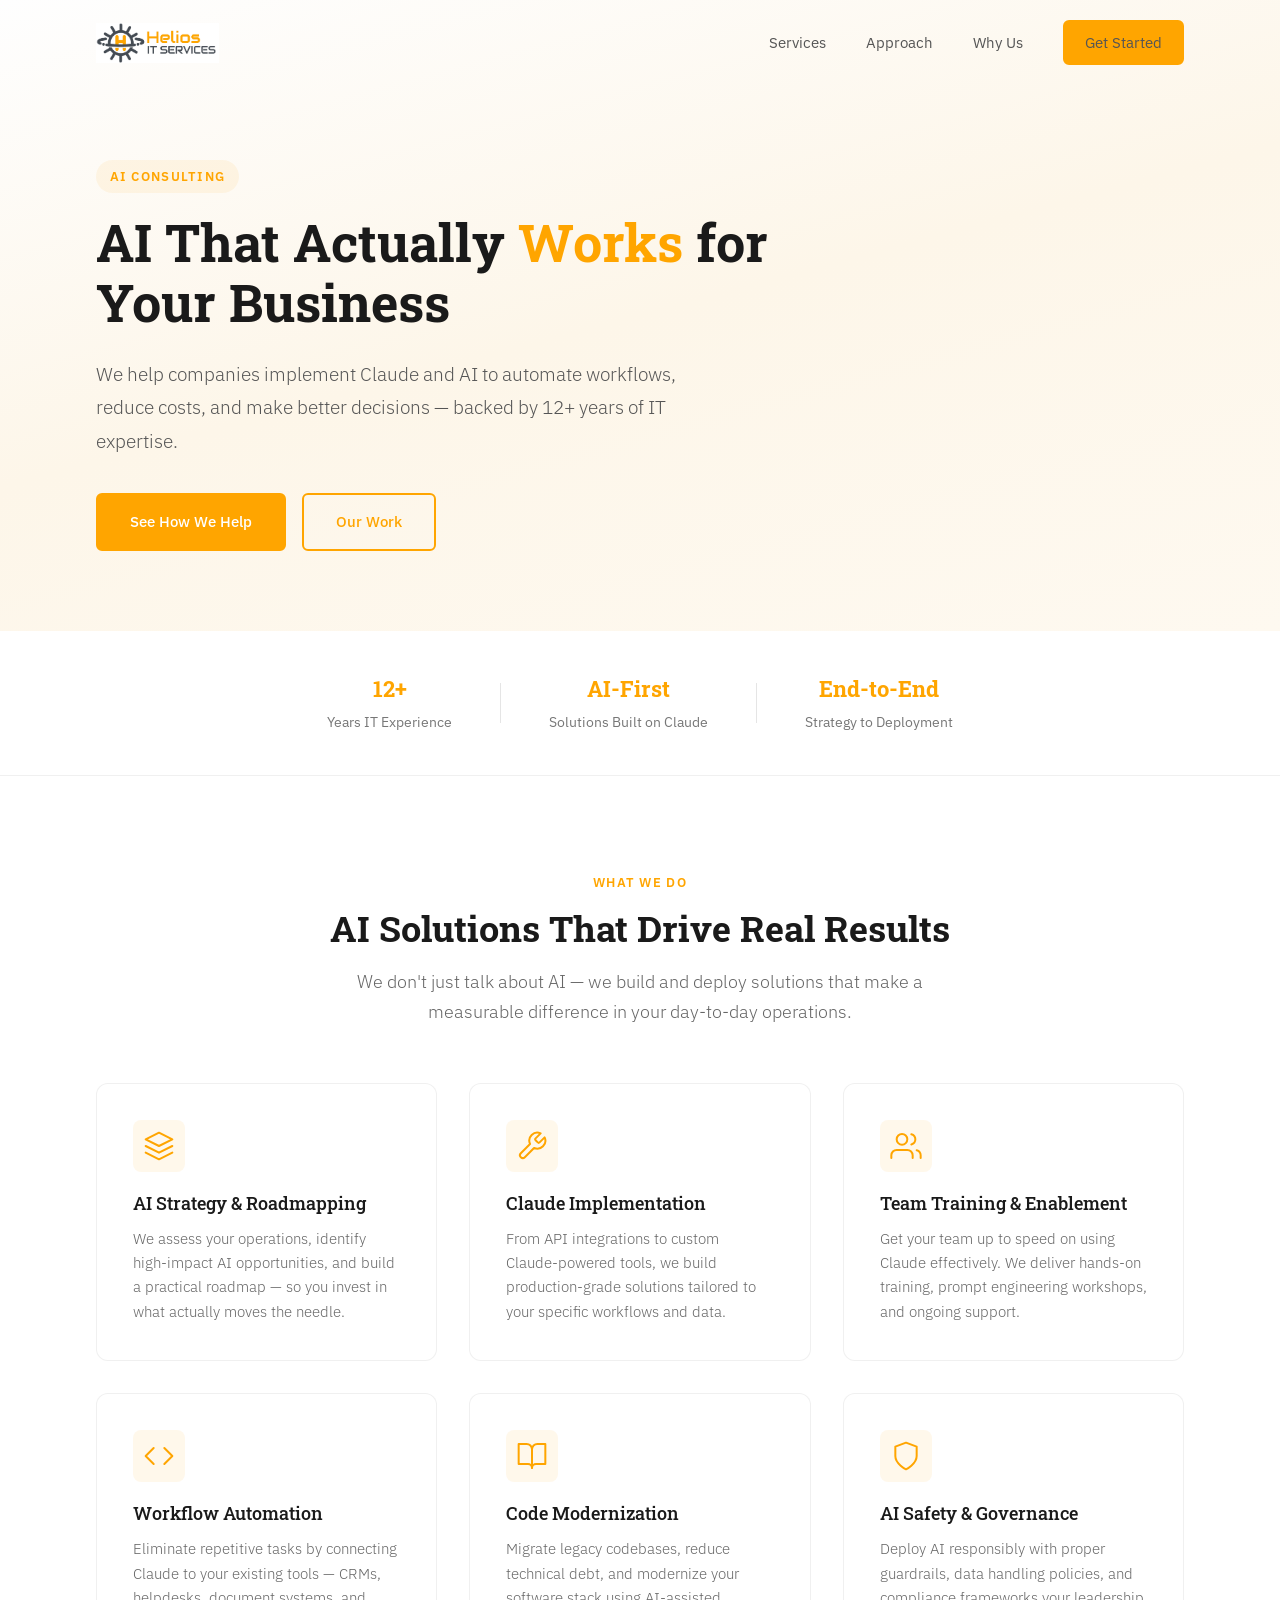
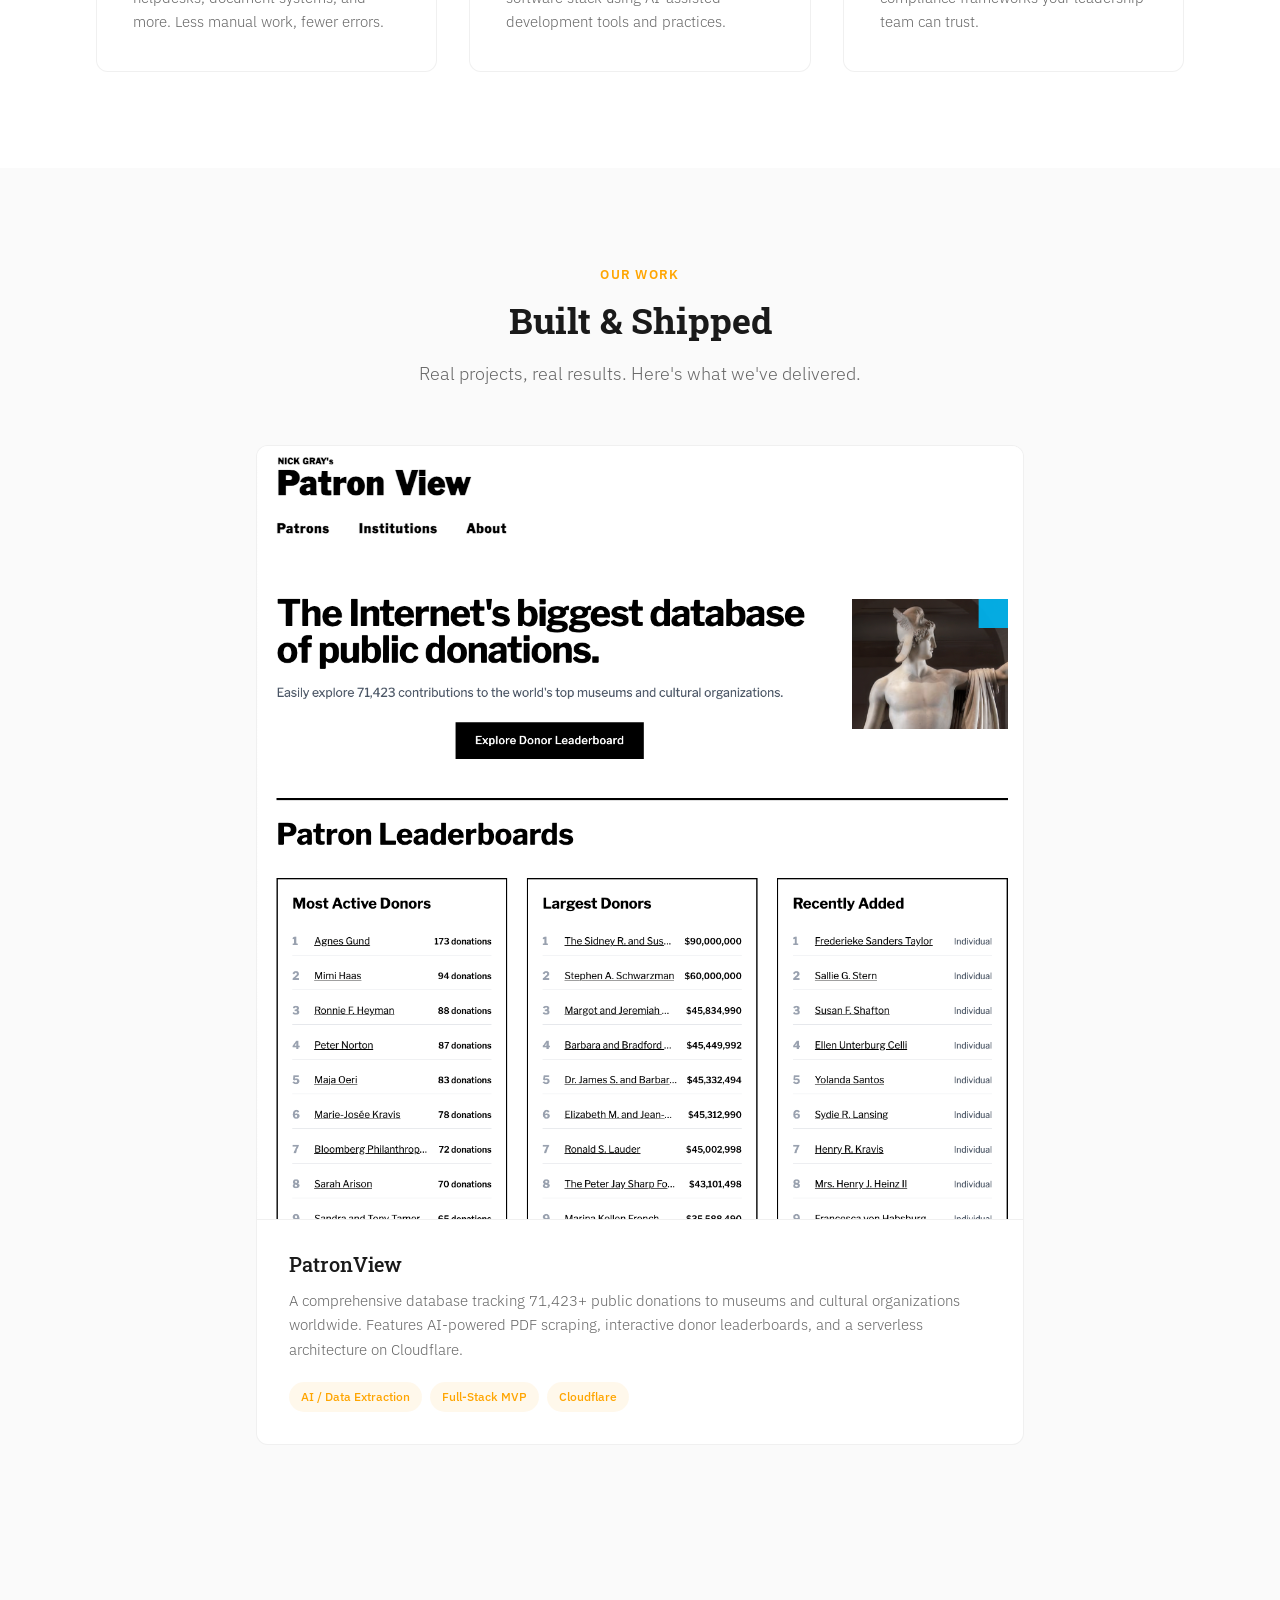
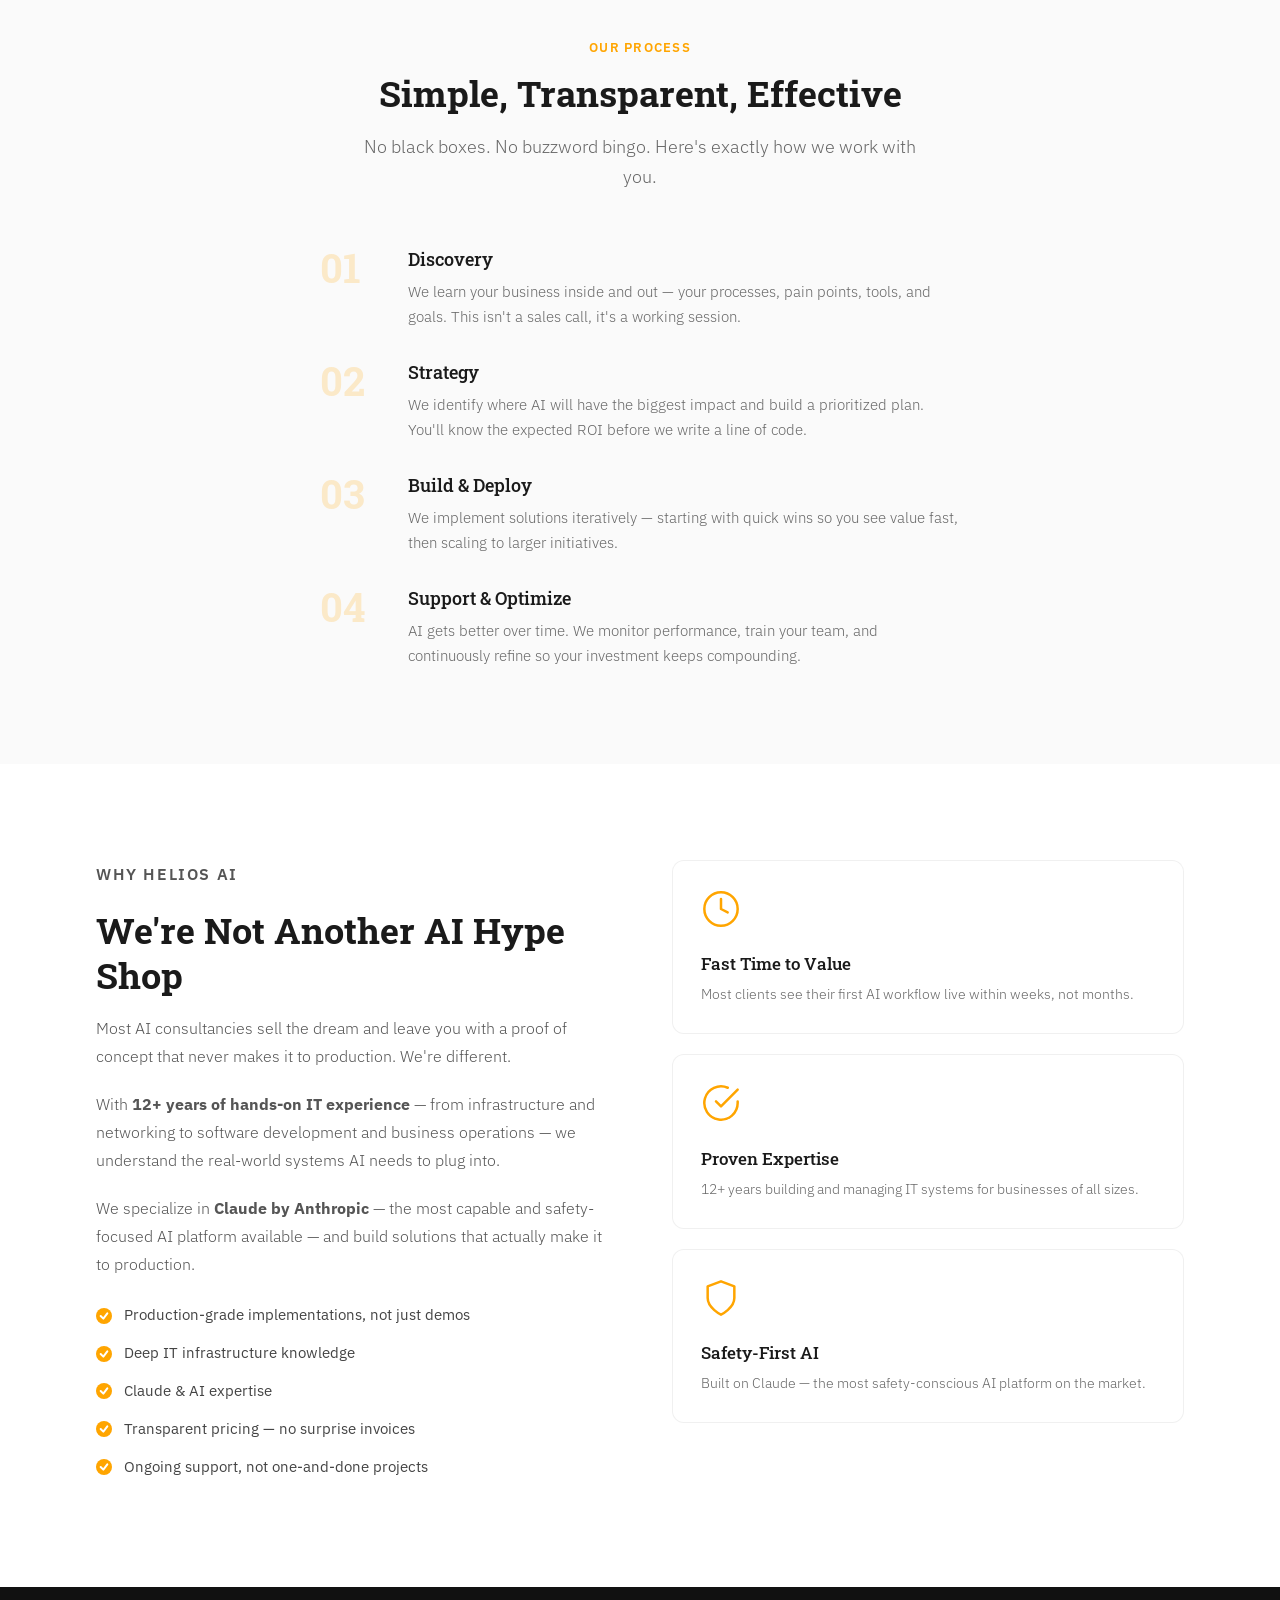
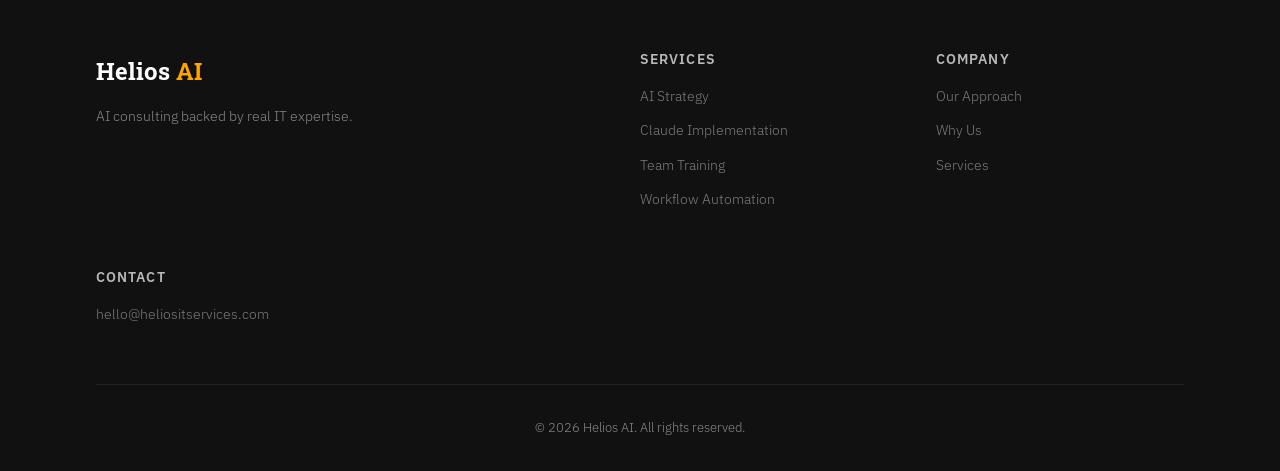
==== commit 66e6b861: "Add contact email to footer Co-Authored-By: Claude Sonnet 5 <noreply@anthropic.com> Claude-Session: " ====
--- a/index.html
+++ b/index.html
@@ -290,6 +290,10 @@
           <a href="#why-us">Why Us</a>
           <a href="#services">Services</a>
         </div>
+        <div class="footer-links">
+          <h4>Contact</h4>
+          <a href="mailto:hello@heliositservices.com">hello@heliositservices.com</a>
+        </div>
       </div>
       <div class="footer-bottom">
         <p>&copy; 2026 Helios AI. All rights reserved.</p>
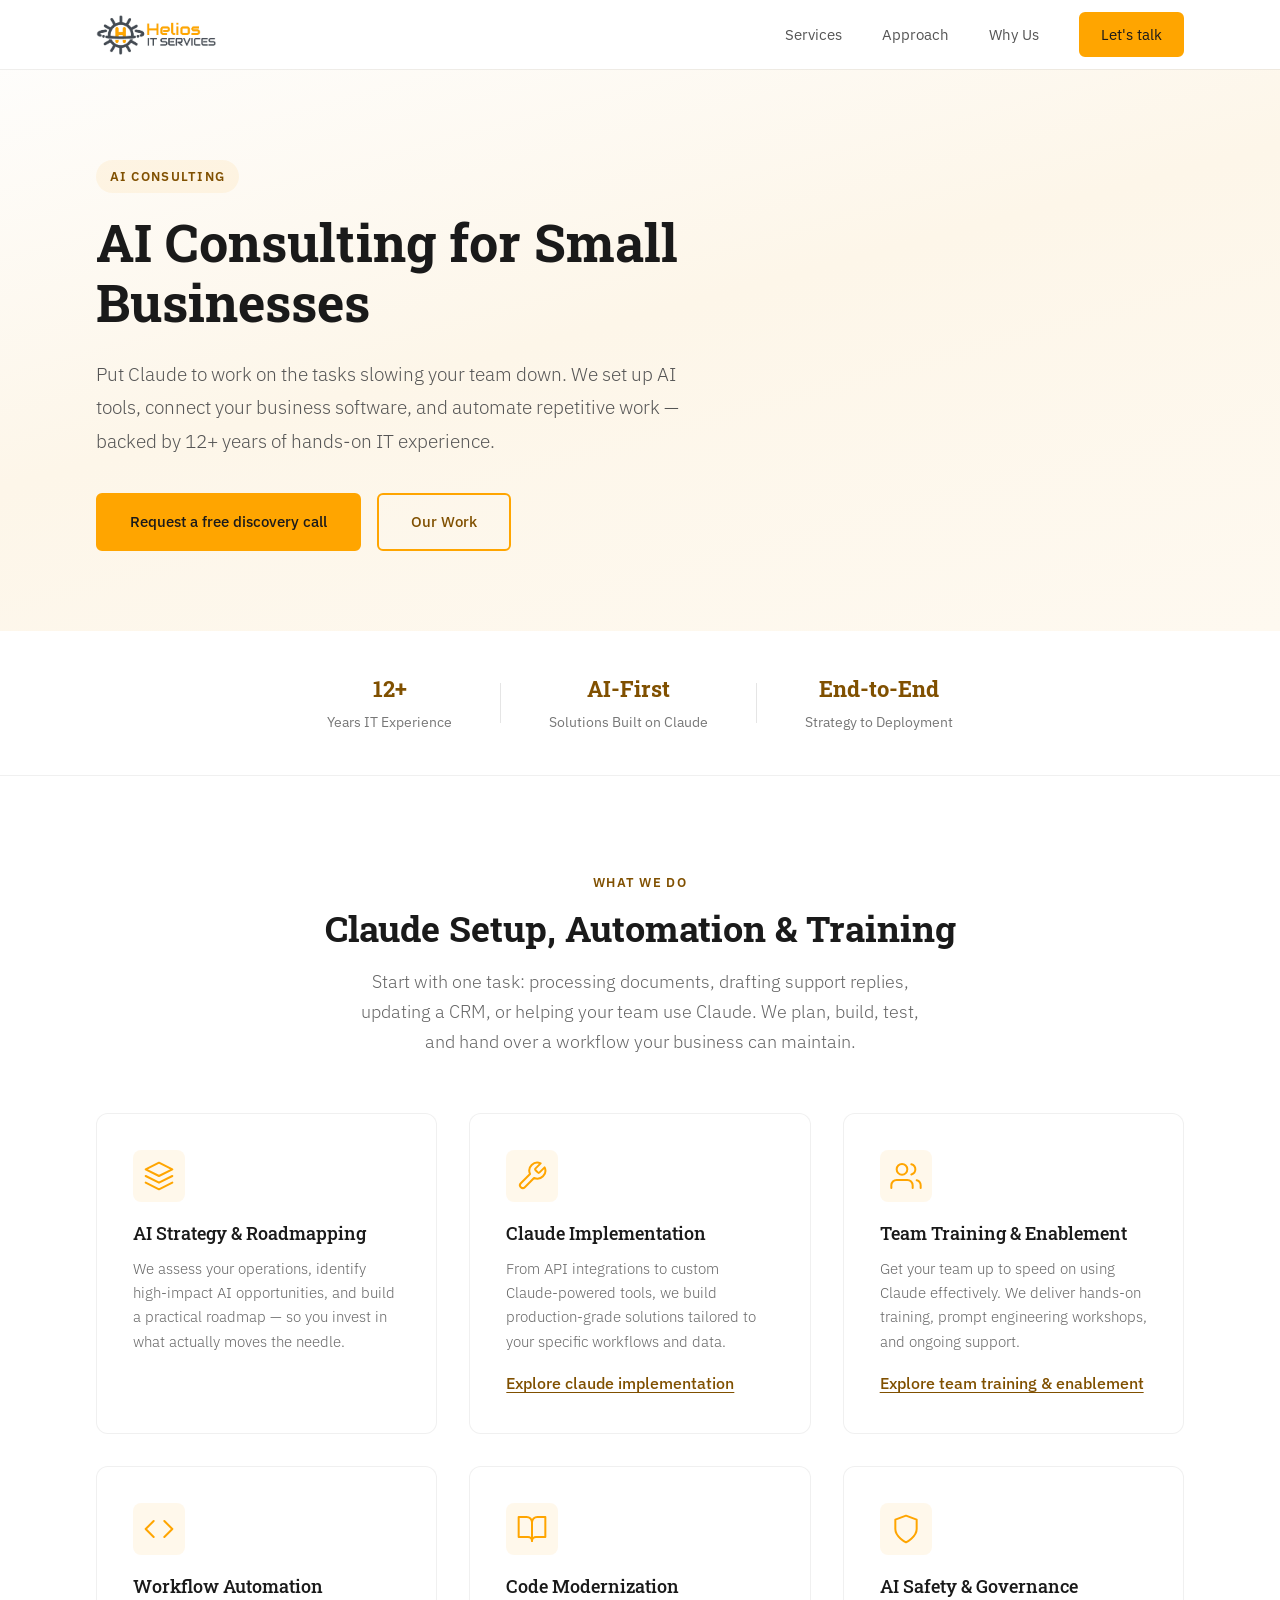
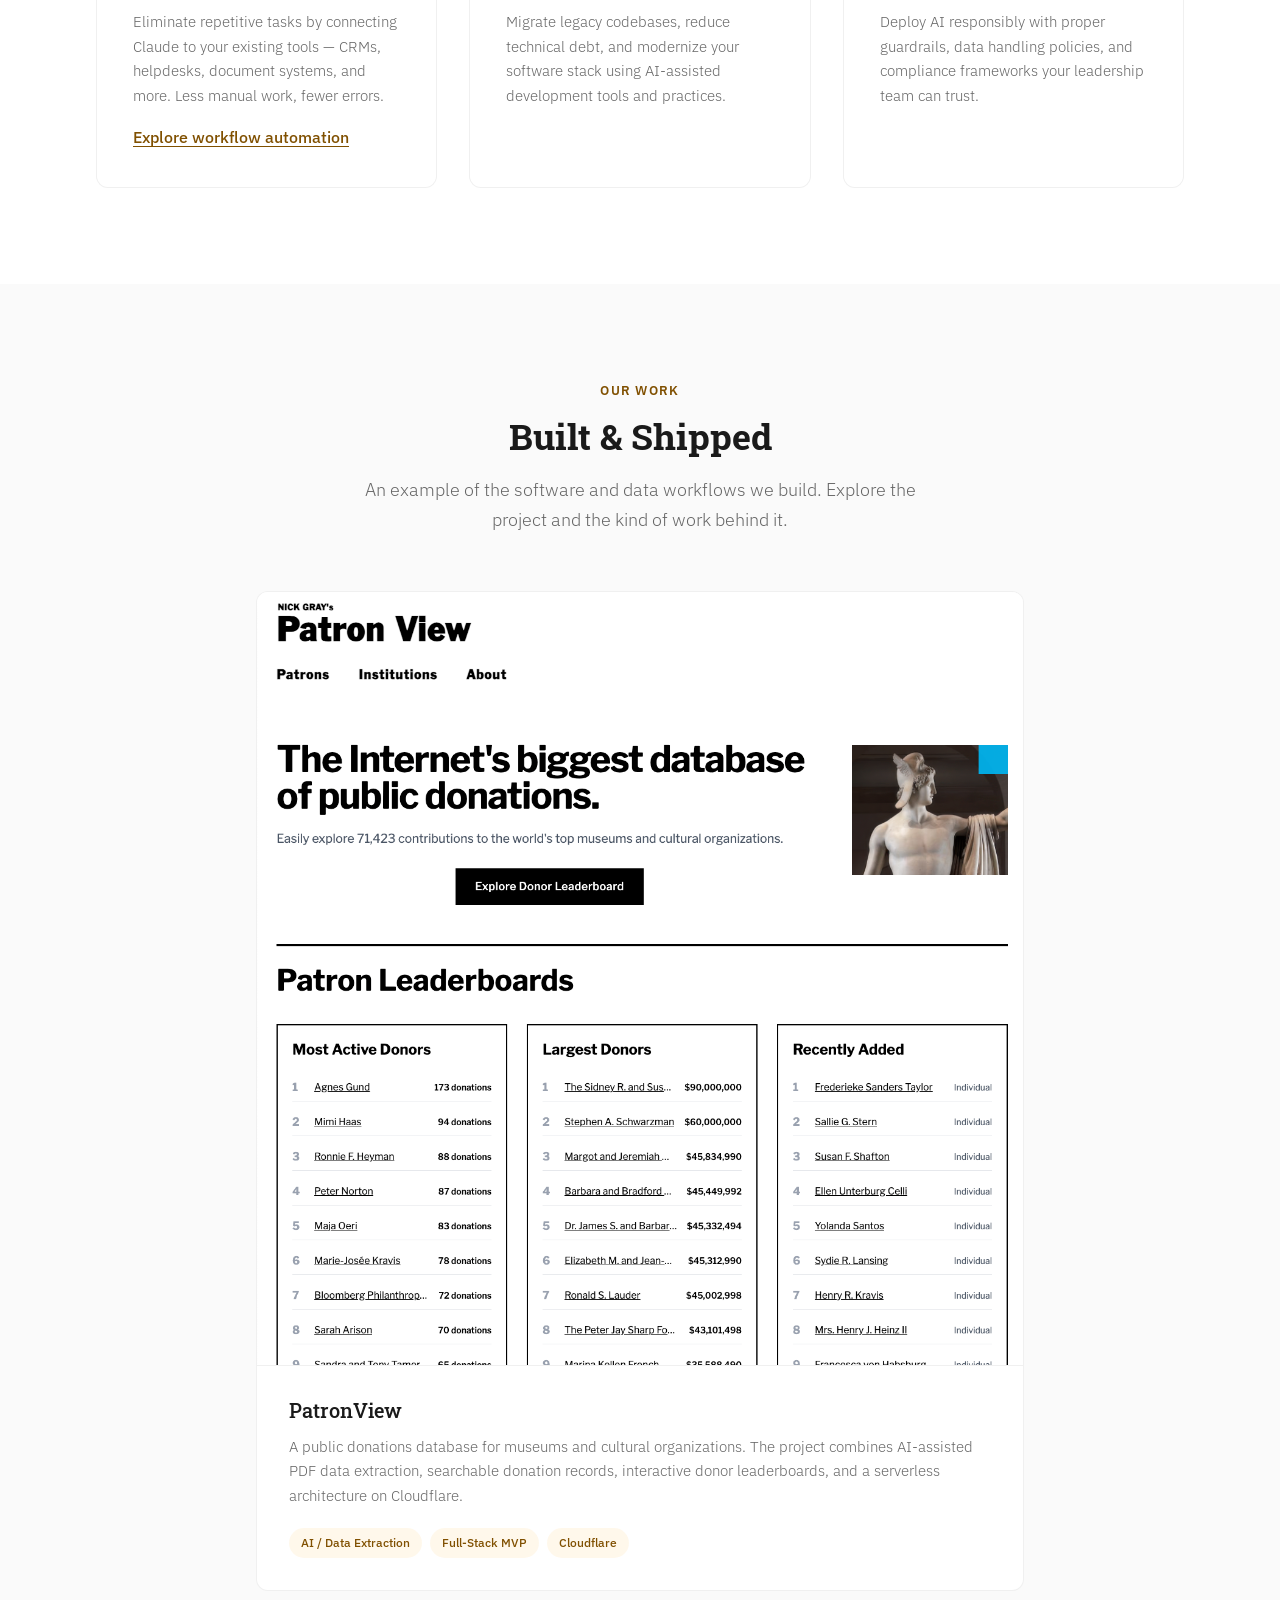
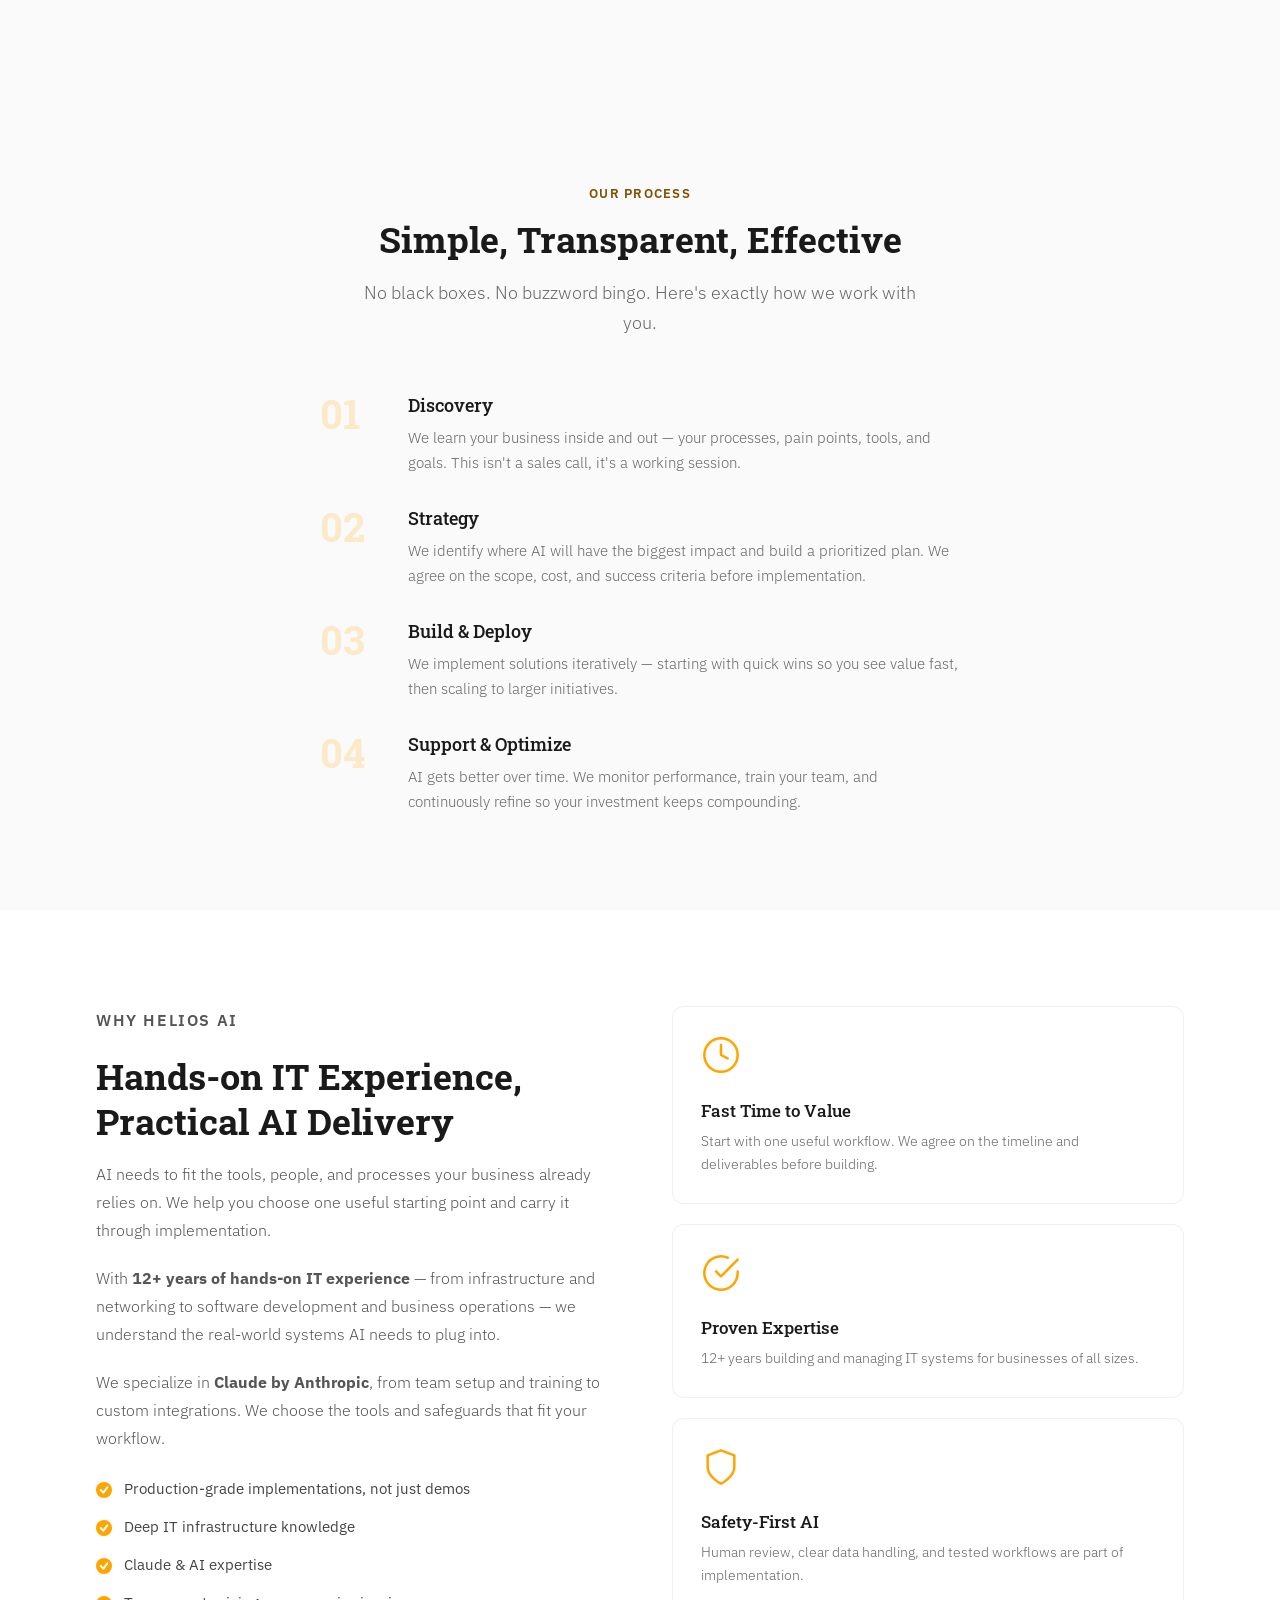
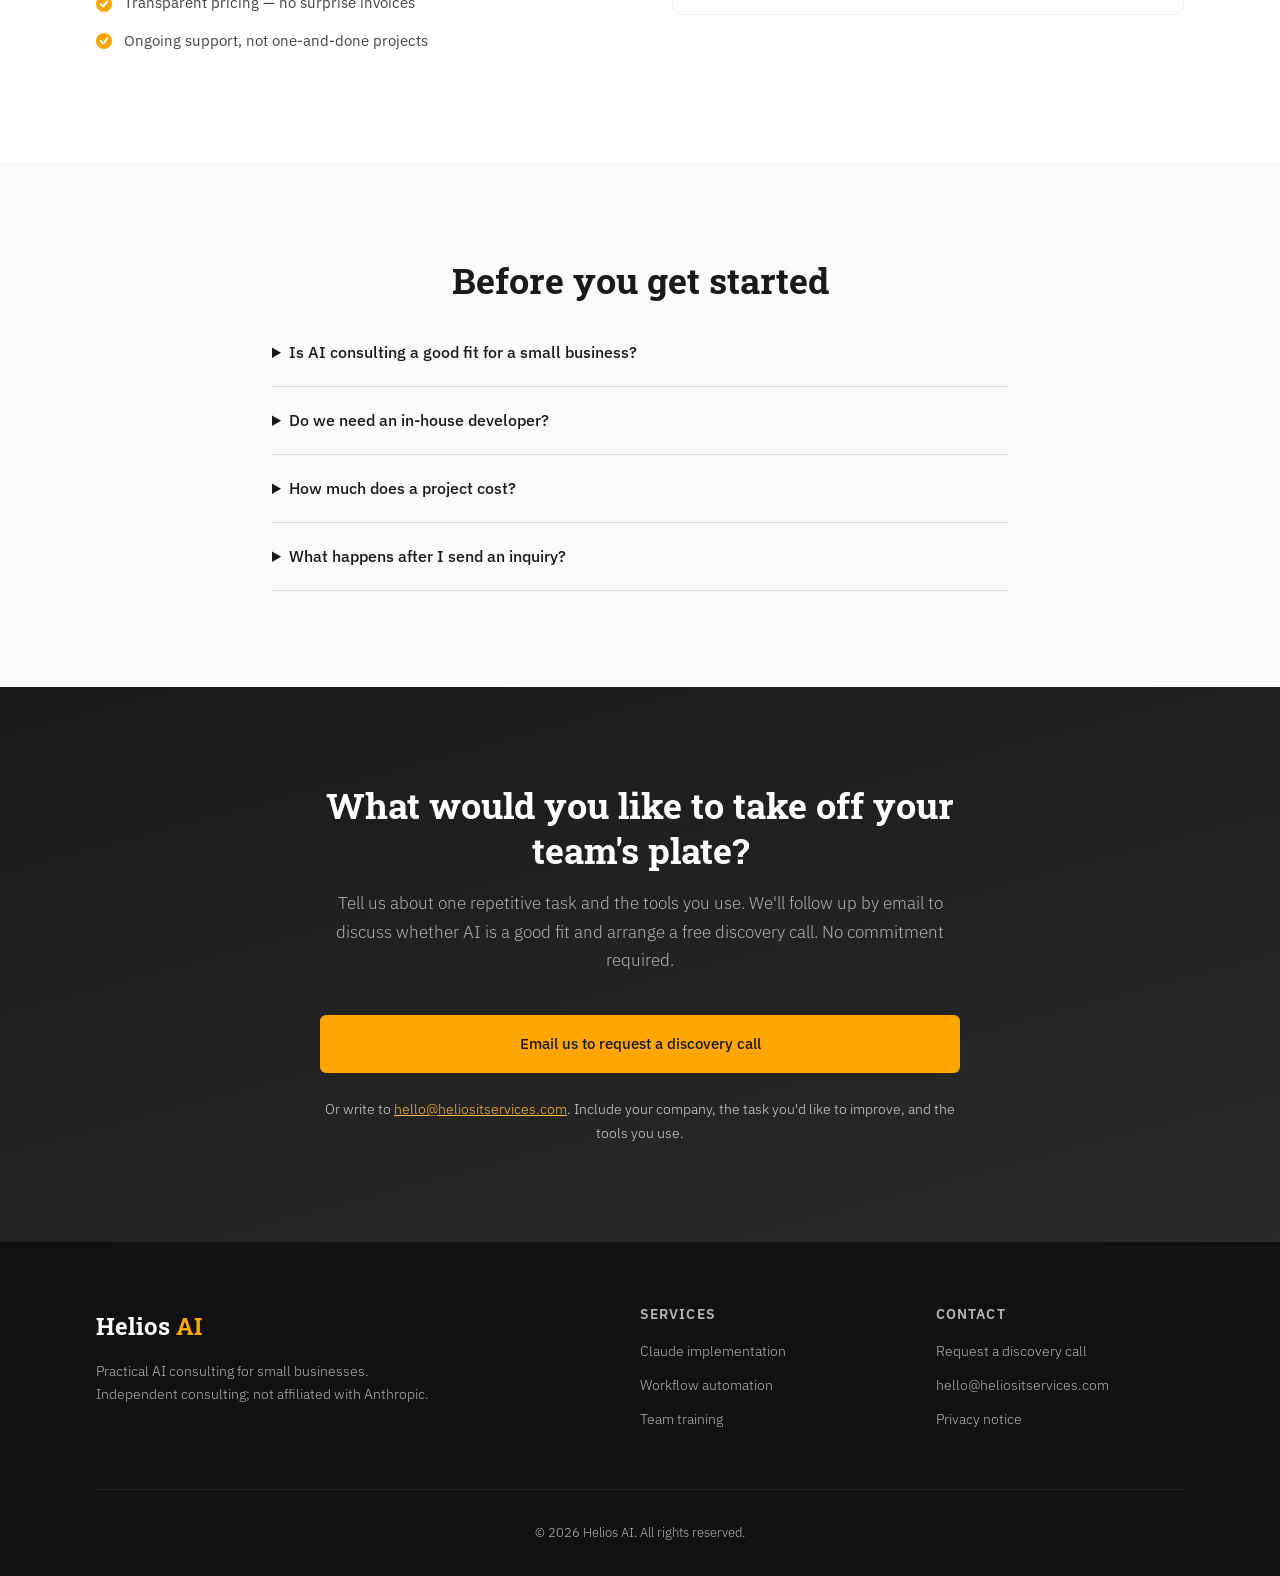
==== commit 6d946159: "Add small business AI service pages and email inquiry flow" ====
--- a/index.html
+++ b/index.html
@@ -3,41 +3,52 @@
 <head>
   <meta charset="UTF-8">
   <meta name="viewport" content="width=device-width, initial-scale=1.0">
-  <meta name="description" content="Helios AI — We help businesses implement Claude and AI solutions to streamline operations, cut costs, and unlock growth. 12+ years of IT expertise.">
-  <title>Helios AI — Claude &amp; AI Consulting for Business</title>
-  <link rel="icon" href="favicon.ico" type="image/x-icon">
+  <meta name="description" content="Put Claude to work in your small business. Helios AI builds practical integrations, automates repetitive tasks, and trains your team. Request a free discovery call.">
+  <title>AI Consulting for Small Businesses | Claude &amp; Automation | Helios AI</title>
+  <link rel="canonical" href="https://heliositservices.com/">
+  <meta property="og:type" content="website">
+  <meta property="og:site_name" content="Helios AI">
+  <meta property="og:title" content="AI Consulting for Small Businesses | Claude &amp; Automation | Helios AI">
+  <meta property="og:description" content="Put Claude to work in your small business. Helios AI builds practical integrations, automates repetitive tasks, and trains your team. Request a free discovery call.">
+  <meta property="og:url" content="https://heliositservices.com/">
+  <meta property="og:image" content="https://heliositservices.com/helioslogo.jpg">
+  <meta name="twitter:card" content="summary">
+  <script type="application/ld+json">{"@context": "https://schema.org", "@type": "Organization", "@id": "https://heliositservices.com/#organization", "name": "Helios AI", "url": "https://heliositservices.com/", "logo": "https://heliositservices.com/helioslogo.jpg", "email": "hello@heliositservices.com", "description": "Independent AI consulting, Claude implementation, workflow automation, and team training for small businesses."}</script>
+  <link rel="icon" href="/favicon.ico" type="image/x-icon">
   <link rel="preconnect" href="https://fonts.googleapis.com">
   <link rel="preconnect" href="https://fonts.gstatic.com" crossorigin>
   <link href="https://fonts.googleapis.com/css2?family=IBM+Plex+Sans:wght@300;400;500;600&family=Roboto+Slab:wght@300;400;500;700&display=swap" rel="stylesheet">
-  <link rel="stylesheet" href="styles.css">
+  <link rel="stylesheet" href="/styles.css">
 </head>
 <body>
+<a class="skip-link" href="#main">Skip to content</a>
 
   <!-- Navigation -->
-  <nav class="nav" id="nav">
+  <nav class="nav" id="nav" aria-label="Main navigation">
     <div class="nav-inner">
-      <a href="#" class="logo"><img src="helioslogo.jpg" alt="Helios IT Services"></a>
-      <button class="nav-toggle" aria-label="Toggle menu">
+      <a href="/" class="logo"><img src="/helioslogo.jpg" alt="Helios AI home" width="1372" height="445"></a>
+      <button class="nav-toggle" aria-label="Open menu" aria-expanded="false" aria-controls="nav-links">
         <span></span><span></span><span></span>
       </button>
-      <ul class="nav-links">
+      <ul class="nav-links" id="nav-links">
         <li><a href="#services">Services</a></li>
         <li><a href="#approach">Approach</a></li>
         <li><a href="#why-us">Why Us</a></li>
-        <li><a href="#services" class="btn btn-sm">Get Started</a></li>
+        <li><a href="#contact" class="btn btn-sm">Let's talk</a></li>
       </ul>
     </div>
   </nav>
 
+  <main id="main">
   <!-- Hero -->
   <header class="hero" id="hero">
     <div class="container">
       <div class="hero-content">
         <p class="hero-eyebrow">AI Consulting</p>
-        <h1>AI That Actually <span class="highlight">Works</span> for Your Business</h1>
-        <p class="hero-sub">We help companies implement Claude and AI to automate workflows, reduce costs, and make better decisions — backed by 12+ years of IT expertise.</p>
+        <h1>AI Consulting for Small Businesses</h1>
+        <p class="hero-sub">Put Claude to work on the tasks slowing your team down. We set up AI tools, connect your business software, and automate repetitive work — backed by 12+ years of hands-on IT experience.</p>
         <div class="hero-actions">
-          <a href="#services" class="btn">See How We Help</a>
+          <a href="#contact" class="btn">Request a free discovery call</a>
           <a href="#portfolio" class="btn btn-outline">Our Work</a>
         </div>
       </div>
@@ -70,8 +81,8 @@
   <section class="section" id="services">
     <div class="container">
       <p class="section-eyebrow">What We Do</p>
-      <h2 class="section-title">AI Solutions That Drive Real Results</h2>
-      <p class="section-sub">We don't just talk about AI — we build and deploy solutions that make a measurable difference in your day-to-day operations.</p>
+      <h2 class="section-title">Claude Setup, Automation &amp; Training</h2>
+      <p class="section-sub">Start with one task: processing documents, drafting support replies, updating a CRM, or helping your team use Claude. We plan, build, test, and hand over a workflow your business can maintain.</p>
 
       <div class="services-grid">
         <div class="service-card">
@@ -88,6 +99,7 @@
           </div>
           <h3>Claude Implementation</h3>
           <p>From API integrations to custom Claude-powered tools, we build production-grade solutions tailored to your specific workflows and data.</p>
+          <a class="text-link" href="/claude-implementation/">Explore claude implementation</a>
         </div>
 
         <div class="service-card">
@@ -96,6 +108,7 @@
           </div>
           <h3>Team Training &amp; Enablement</h3>
           <p>Get your team up to speed on using Claude effectively. We deliver hands-on training, prompt engineering workshops, and ongoing support.</p>
+          <a class="text-link" href="/claude-team-training/">Explore team training &amp; enablement</a>
         </div>
 
         <div class="service-card">
@@ -104,6 +117,7 @@
           </div>
           <h3>Workflow Automation</h3>
           <p>Eliminate repetitive tasks by connecting Claude to your existing tools — CRMs, helpdesks, document systems, and more. Less manual work, fewer errors.</p>
+          <a class="text-link" href="/ai-workflow-automation/">Explore workflow automation</a>
         </div>
 
         <div class="service-card">
@@ -130,18 +144,18 @@
     <div class="container">
       <p class="section-eyebrow">Our Work</p>
       <h2 class="section-title">Built &amp; Shipped</h2>
-      <p class="section-sub">Real projects, real results. Here's what we've delivered.</p>
+      <p class="section-sub">An example of the software and data workflows we build. Explore the project and the kind of work behind it.</p>
 
       <div class="portfolio-grid">
         <div class="portfolio-card">
           <a href="https://patronview.com" target="_blank" rel="noopener">
             <div class="portfolio-img">
-              <img src="patron_view.png" alt="PatronView — public donations database">
+              <img src="patron_view.png" alt="PatronView public donations database and donor leaderboards" loading="lazy" decoding="async" width="1258" height="1270">
             </div>
           </a>
           <div class="portfolio-info">
             <h3><a href="https://patronview.com" target="_blank" rel="noopener">PatronView</a></h3>
-            <p>A comprehensive database tracking 71,423+ public donations to museums and cultural organizations worldwide. Features AI-powered PDF scraping, interactive donor leaderboards, and a serverless architecture on Cloudflare.</p>
+            <p>A public donations database for museums and cultural organizations. The project combines AI-assisted PDF data extraction, searchable donation records, interactive donor leaderboards, and a serverless architecture on Cloudflare.</p>
             <div class="portfolio-tags">
               <span>AI / Data Extraction</span>
               <span>Full-Stack MVP</span>
@@ -172,7 +186,7 @@
           <div class="step-number">02</div>
           <div class="step-content">
             <h3>Strategy</h3>
-            <p>We identify where AI will have the biggest impact and build a prioritized plan. You'll know the expected ROI before we write a line of code.</p>
+            <p>We identify where AI will have the biggest impact and build a prioritized plan. We agree on the scope, cost, and success criteria before implementation.</p>
           </div>
         </div>
         <div class="step">
@@ -199,10 +213,10 @@
       <div class="split">
         <div class="split-text">
           <p class="section-eyebrow">Why Helios AI</p>
-          <h2 class="section-title" style="text-align:left">We're Not Another AI Hype Shop</h2>
-          <p>Most AI consultancies sell the dream and leave you with a proof of concept that never makes it to production. We're different.</p>
+          <h2 class="section-title" style="text-align:left">Hands-on IT Experience, Practical AI Delivery</h2>
+          <p>AI needs to fit the tools, people, and processes your business already relies on. We help you choose one useful starting point and carry it through implementation.</p>
           <p>With <strong>12+ years of hands-on IT experience</strong> — from infrastructure and networking to software development and business operations — we understand the real-world systems AI needs to plug into.</p>
-          <p>We specialize in <strong>Claude by Anthropic</strong> — the most capable and safety-focused AI platform available — and build solutions that actually make it to production.</p>
+          <p>We specialize in <strong>Claude by Anthropic</strong>, from team setup and training to custom integrations. We choose the tools and safeguards that fit your workflow.</p>
           <ul class="check-list">
             <li>Production-grade implementations, not just demos</li>
             <li>Deep IT infrastructure knowledge</li>
@@ -217,7 +231,7 @@
               <svg width="40" height="40" viewBox="0 0 24 24" fill="none" stroke="currentColor" stroke-width="1.5" stroke-linecap="round" stroke-linejoin="round"><circle cx="12" cy="12" r="10"/><path d="M12 6v6l4 2"/></svg>
             </div>
             <h4>Fast Time to Value</h4>
-            <p>Most clients see their first AI workflow live within weeks, not months.</p>
+            <p>Start with one useful workflow. We agree on the timeline and deliverables before building.</p>
           </div>
           <div class="value-card">
             <div class="value-card-icon">
@@ -231,111 +245,39 @@
               <svg width="40" height="40" viewBox="0 0 24 24" fill="none" stroke="currentColor" stroke-width="1.5" stroke-linecap="round" stroke-linejoin="round"><path d="M12 22s8-4 8-10V5l-8-3-8 3v7c0 6 8 10 8 10z"/></svg>
             </div>
             <h4>Safety-First AI</h4>
-            <p>Built on Claude — the most safety-conscious AI platform on the market.</p>
-          </div>
-        </div>
-      </div>
-    </div>
-  </section>
-
-  <!-- CTA - commented out until form is wired up
+            <p>Human review, clear data handling, and tested workflows are part of implementation.</p>
+          </div>
+        </div>
+      </div>
+    </div>
+  </section>
+
+<section class="section section-alt" id="faq"><div class="container faq-content">
+<h2 class="section-title">Before you get started</h2>
+<details><summary>Is AI consulting a good fit for a small business?</summary><p>It can be when a recurring task takes time and has a clear result you can check. Good starting points include document processing, support drafts, and moving information between tools. We start with your workflow and help decide whether AI or a simpler automation makes sense.</p></details>
+<details><summary>Do we need an in-house developer?</summary><p>No. We can handle setup and implementation, explain how the workflow works, and train the people who will use it. If a custom integration needs ongoing maintenance, we discuss that before building.</p></details>
+<details><summary>How much does a project cost?</summary><p>Pricing depends on the workflow, integrations, and training involved. After discovery, we propose a scope and quote. AI subscriptions, usage charges, and any ongoing support are discussed separately so you can assess the full cost.</p></details>
+<details><summary>What happens after I send an inquiry?</summary><p>We follow up by email to learn about your task, current tools, and goals, then arrange a discovery call if the project looks like a fit. Sending an inquiry doesn't book a time or commit you to a project.</p></details>
+</div></section>
   <section class="section section-cta" id="contact">
-    <div class="container">
-      <div class="cta-box">
-        <h2>Ready to Put AI to Work?</h2>
-        <p>Book a free discovery call. We'll map out exactly where Claude and AI can save you time, money, and headaches — no commitment required.</p>
-        <form class="cta-form" id="contact-form">
-          <div class="form-row">
-            <input type="text" name="name" placeholder="Your name" required>
-            <input type="email" name="email" placeholder="Work email" required>
-          </div>
-          <div class="form-row">
-            <input type="text" name="company" placeholder="Company name">
-            <select name="interest" required>
-              <option value="" disabled selected>What are you interested in?</option>
-              <option value="strategy">AI Strategy &amp; Roadmapping</option>
-              <option value="implementation">Claude Implementation</option>
-              <option value="training">Team Training</option>
-              <option value="automation">Workflow Automation</option>
-              <option value="modernization">Code Modernization</option>
-              <option value="other">Something Else</option>
-            </select>
-          </div>
-          <textarea name="message" placeholder="Tell us a bit about your business and what you're looking to accomplish..." rows="4"></textarea>
-          <button type="submit" class="btn btn-full">Book Your Free Consultation</button>
-        </form>
-      </div>
-    </div>
-  </section>
-  -->
-
-  <!-- Footer -->
-  <footer class="footer">
-    <div class="container">
-      <div class="footer-inner">
-        <div class="footer-brand">
-          <a href="#" class="logo-text">Helios <span>AI</span></a>
-          <p>AI consulting backed by real IT expertise.</p>
-        </div>
-        <div class="footer-links">
-          <h4>Services</h4>
-          <a href="#services">AI Strategy</a>
-          <a href="#services">Claude Implementation</a>
-          <a href="#services">Team Training</a>
-          <a href="#services">Workflow Automation</a>
-        </div>
-        <div class="footer-links">
-          <h4>Company</h4>
-          <a href="#approach">Our Approach</a>
-          <a href="#why-us">Why Us</a>
-          <a href="#services">Services</a>
-        </div>
-        <div class="footer-links">
-          <h4>Contact</h4>
-          <a href="mailto:hello@heliositservices.com">hello@heliositservices.com</a>
-        </div>
-      </div>
-      <div class="footer-bottom">
-        <p>&copy; 2026 Helios AI. All rights reserved.</p>
-      </div>
-    </div>
-  </footer>
-
-  <script>
-    // Mobile nav toggle
-    const toggle = document.querySelector('.nav-toggle');
-    const navLinks = document.querySelector('.nav-links');
-    toggle.addEventListener('click', () => {
-      navLinks.classList.toggle('open');
-      toggle.classList.toggle('active');
-    });
-
-    // Close mobile nav on link click
-    document.querySelectorAll('.nav-links a').forEach(link => {
-      link.addEventListener('click', () => {
-        navLinks.classList.remove('open');
-        toggle.classList.remove('active');
-      });
-    });
-
-    // Navbar background on scroll
-    const nav = document.getElementById('nav');
-    window.addEventListener('scroll', () => {
-      nav.classList.toggle('scrolled', window.scrollY > 40);
-    });
-
-    // Smooth scroll
-    document.querySelectorAll('a[href^="#"]').forEach(anchor => {
-      anchor.addEventListener('click', function(e) {
-        e.preventDefault();
-        const target = document.querySelector(this.getAttribute('href'));
-        if (target) {
-          target.scrollIntoView({ behavior: 'smooth', block: 'start' });
-        }
-      });
-    });
-
-  </script>
+    <div class="container"><div class="cta-box">
+      <h2>What would you like to take off your team's plate?</h2>
+      <p>Tell us about one repetitive task and the tools you use. We'll follow up by email to discuss whether AI is a good fit and arrange a free discovery call. No commitment required.</p>
+      <div class="email-inquiry">
+        <a class="btn btn-full" href="mailto:hello@heliositservices.com?subject=Helios%20AI%20inquiry%3A%20Claude%20setup%20or%20automation&amp;body=Hi%20Helios%2C%0A%0AI%20would%20like%20help%20with%20claude%20setup%20or%20automation.%0A%0ACompany%3A%0ATask%20we%20want%20to%20improve%3A%0ATools%20we%20use%3A%0A%0AThanks%2C%0A">Email us to request a discovery call</a>
+        <p class="form-note form-fallback">Or write to <a href="mailto:hello@heliositservices.com">hello@heliositservices.com</a>. Include your company, the task you'd like to improve, and the tools you use.</p>
+      </div>
+    </div></div>
+  </section>
+  </main>
+
+<footer class="footer"><div class="container"><div class="footer-inner">
+<div class="footer-brand"><a href="/" class="logo-text">Helios <span>AI</span></a><p>Practical AI consulting for small businesses.<br>Independent consulting; not affiliated with Anthropic.</p></div>
+<div class="footer-links"><h4>Services</h4><a href="/claude-implementation/">Claude implementation</a><a href="/ai-workflow-automation/">Workflow automation</a><a href="/claude-team-training/">Team training</a></div>
+<div class="footer-links"><h4>Contact</h4><a href="/#contact">Request a discovery call</a><a href="mailto:hello@heliositservices.com">hello@heliositservices.com</a><a href="/privacy/">Privacy notice</a></div>
+</div><div class="footer-bottom"><p>&copy; 2026 Helios AI. All rights reserved.</p></div></div></footer>
+
+  <script src="/site.js" defer></script>
 
 </body>
 </html>
--- a/styles.css
+++ b/styles.css
@@ -129,7 +129,7 @@
   display: inline-block;
   padding: 0.875rem 2rem;
   background: #FFA500;
-  color: #fff;
+  color: #1a1a1a;
   font-family: 'IBM Plex Sans', sans-serif;
   font-size: 0.95rem;
   font-weight: 500;
@@ -141,19 +141,19 @@
 }
 
 .btn:hover {
-  background: #2BA7ED;
-  border-color: #2BA7ED;
+  background: #096b9e;
+  border-color: #096b9e;
   color: #fff;
 }
 
 .btn-outline {
   background: transparent;
-  color: #FFA500;
+  color: #805000;
 }
 
 .btn-outline:hover {
   background: #FFA500;
-  color: #fff;
+  color: #1a1a1a;
 }
 
 .btn-sm {
@@ -709,6 +709,7 @@
   }
 
   .nav-links {
+    visibility: hidden;
     position: fixed;
     top: 0;
     right: -100%;
@@ -726,6 +727,7 @@
 
   .nav-links.open {
     right: 0;
+    visibility: visible;
   }
 
   .hero {
@@ -798,3 +800,59 @@
     text-align: center;
   }
 }
+
+/* Inquiry flow and service pages share the existing type and sun-orange brand. */
+.nav-links .btn { color: #1a1a1a; }
+.nav-links .btn:hover { color: #fff; }
+.hero-eyebrow, .section-eyebrow, .trust-item strong { color: #805000; }
+.portfolio-tags span { color: #805000; }
+a:focus-visible, button:focus-visible, summary:focus-visible {
+  outline: 3px solid #096b9e;
+  outline-offset: 4px;
+}
+.skip-link {
+  position: fixed;
+  top: -5rem;
+  left: 1rem;
+  z-index: 2000;
+  padding: .75rem 1rem;
+  background: #fff;
+  color: #1a1a1a;
+}
+.skip-link:focus { top: 1rem; }
+.text-link, .prose a, .faq-content a {
+  color: #805000;
+  text-decoration: underline;
+  text-underline-offset: .2em;
+  font-weight: 500;
+}
+.service-card .text-link { display: inline-block; margin-top: 1rem; }
+.prose { max-width: 50rem; }
+.prose h2 { font-size: 1.65rem; margin: 2.5rem 0 1rem; }
+.prose p { margin-bottom: 1.25rem; }
+.prose ul, .prose ol { padding-left: 1.5rem; margin: 1.25rem 0; }
+.prose li { margin-bottom: .75rem; }
+.breadcrumb { margin-bottom: 1.5rem; font-size: .9rem; }
+.breadcrumb a { text-decoration: underline; text-underline-offset: .2em; }
+.faq-content { max-width: 50rem; }
+details { border-bottom: 1px solid #ddd; padding: 1.25rem 0; }
+summary { font-weight: 500; color: #1a1a1a; cursor: pointer; }
+details p { margin: 1rem 0 0; }
+.cta-form label { display: block; color: #fff; font-weight: 500; }
+.cta-form label span { font-weight: 300; color: #ccc; }
+.cta-form input, .cta-form select, .cta-form textarea { margin-top: .4rem; }
+.cta-form input::placeholder, .cta-form textarea::placeholder { color: #bbb; }
+.cta-form select { color: #ccc; }
+.cta-form .form-note { color: #d6d6d6; font-size: .85rem; margin: 0 0 1.25rem; }
+.form-note a { color: #ffbc40; text-decoration: underline; overflow-wrap: anywhere; }
+.cta-form .form-fallback { margin: 1.25rem 0 0; text-align: center; }
+.email-inquiry .form-note { color: #d6d6d6; font-size: .9rem; margin: 1.5rem 0 0; }
+.cta-form .form-honeypot { display: none; }
+.cta-form button:disabled { cursor: wait; opacity: .8; }
+.footer-links a { color: #b6b6b6; overflow-wrap: anywhere; }
+.footer-brand p, .footer-bottom { color: #b6b6b6; }
+.nav-toggle { position: relative; z-index: 1001; min-width: 44px; min-height: 44px; justify-content: center; }
+@media (prefers-reduced-motion: reduce) {
+  html { scroll-behavior: auto; }
+  *, *::before, *::after { transition: none !important; }
+}
